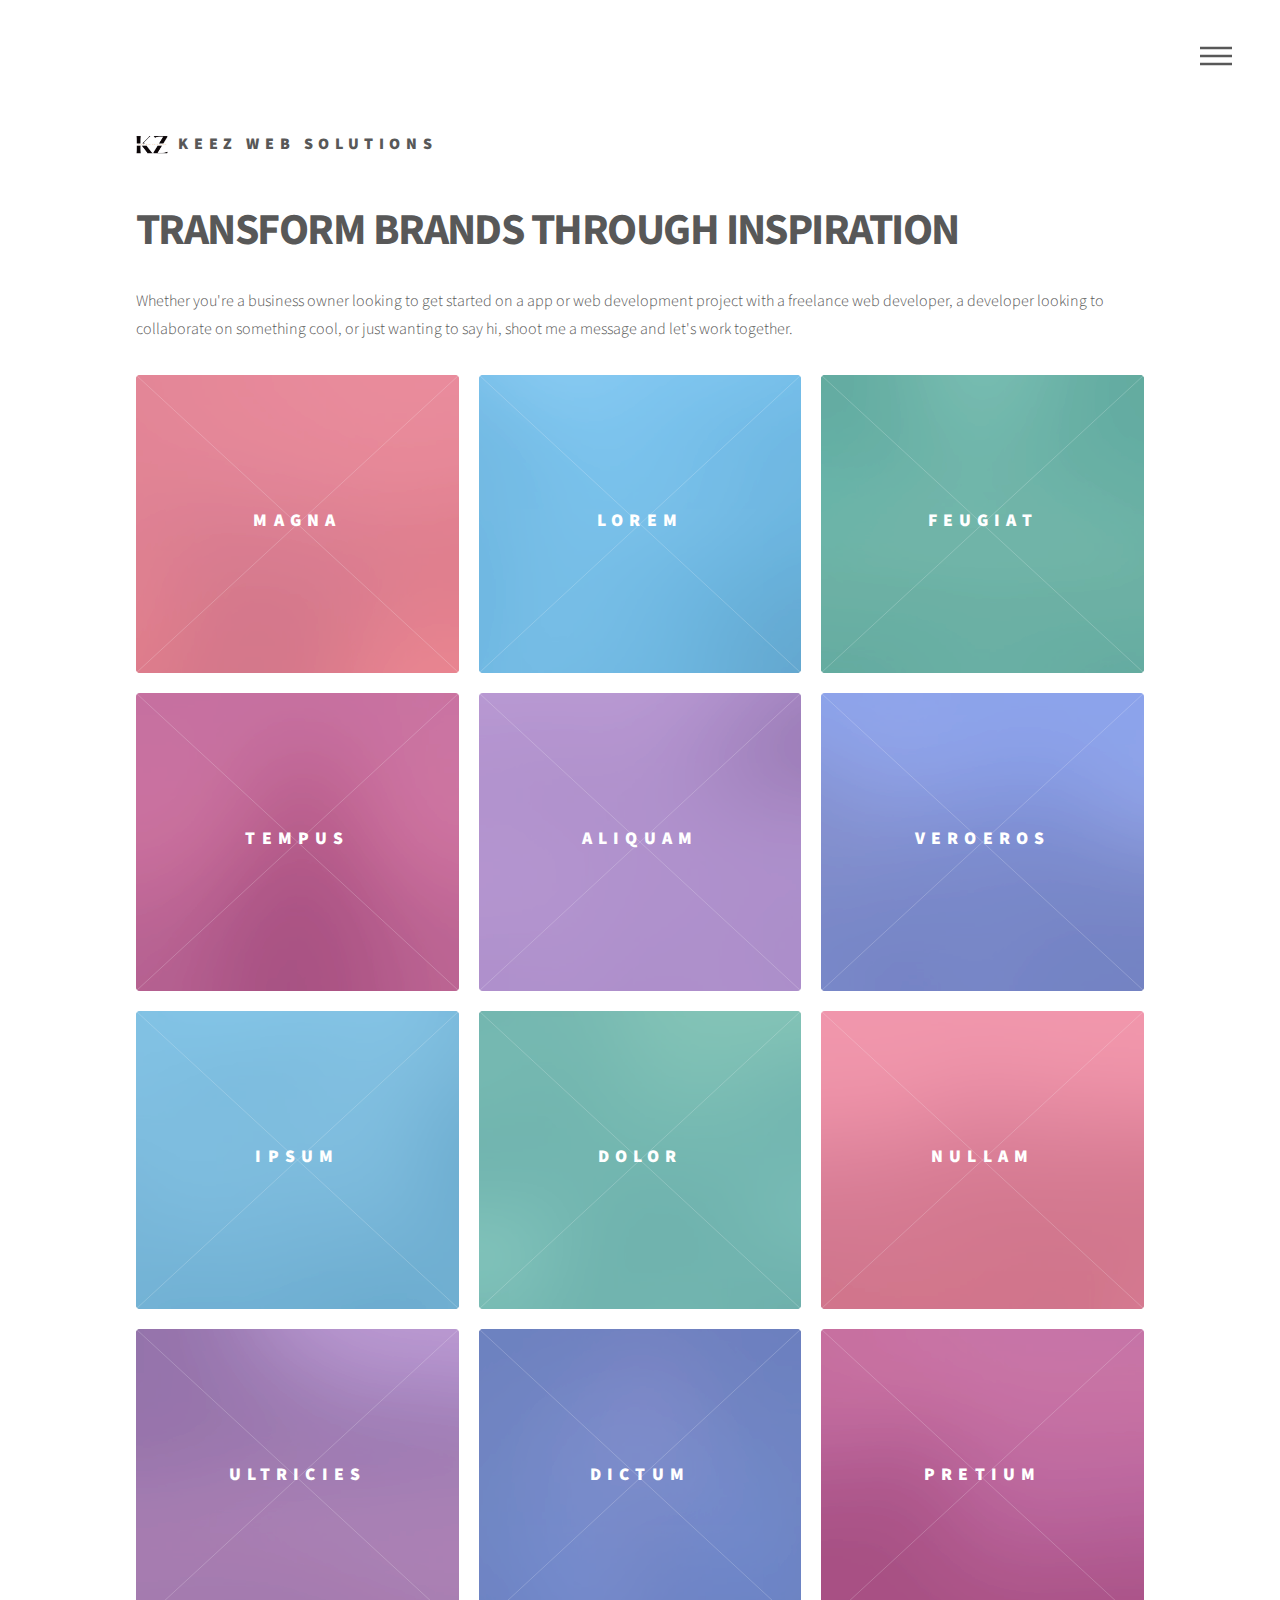
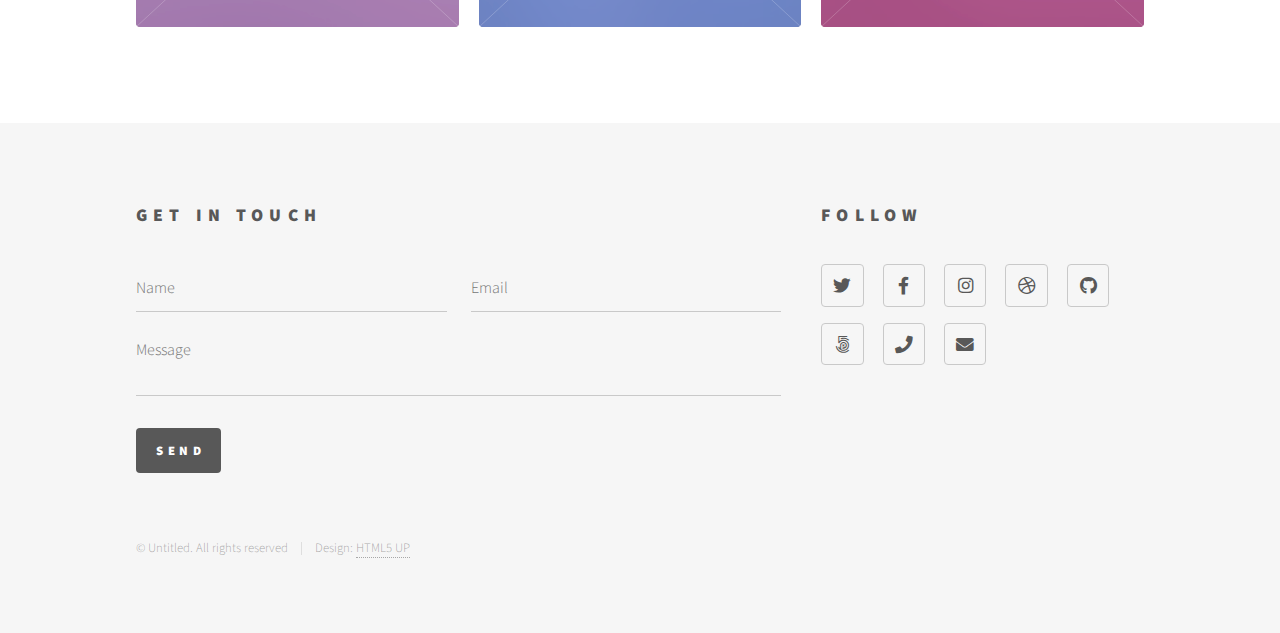
==== index.html @ 6e9c7482 "Add files via upload" ====
<!DOCTYPE HTML>
<!--
	Phantom by HTML5 UP
	html5up.net | @ajlkn
	Free for personal and commercial use under the CCA 3.0 license (html5up.net/license)
-->
<html>
	<head>
		<title>Keez Web Solutions - Design - Development - Deployment</title>
		<meta charset="utf-8" />
		<meta name="viewport" content="width=device-width, initial-scale=1, user-scalable=no" />
		<link rel="stylesheet" href="assets/css/main.css" />
		<noscript><link rel="stylesheet" href="assets/css/noscript.css" /></noscript>
	</head>
	<body class="is-preload">
		<!-- Wrapper -->
			<div id="wrapper">

				<!-- Header -->
					<header id="header">
						<div class="inner">

							<!-- Logo -->
								<a href="index.html" class="logo">
									<span class="symbol"><img src="images/KZ.jpg" alt="" /></span><span class="title">Keez Web Solutions</span>
								</a>

							<!-- Nav -->
								<nav>
									<ul>
										<li><a href="#menu">Menu</a></li>
									</ul>
								</nav>

						</div>
					</header>

				<!-- Menu -->
					<nav id="menu">
						<h2>Menu</h2>
						<ul>
							<li><a href="index.html">Home</a></li>
							<li><a href="generic.html">Ipsum veroeros</a></li>
							<li><a href="generic.html">Tempus etiam</a></li>
							<li><a href="generic.html">Consequat dolor</a></li>
							<li><a href="elements.html">Elements</a></li>
						</ul>
					</nav>

				<!-- Main -->
					<div id="main">
						<div class="inner">
							<header>
								<h1>TRANSFORM BRANDS THROUGH INSPIRATION</h1>
								<p>Whether you're a business owner looking to get started on a app or web development project with a freelance web developer, a developer looking to collaborate on something cool, or just wanting to say hi, shoot me a message and let's work together.</p>
							</header>
							<section class="tiles">
								<article class="style1">
									<span class="image">
										<img src="images/pic01.jpg" alt="" />
									</span>
									<a href="generic.html">
										<h2>Magna</h2>
										<div class="content">
											<p>Sed nisl arcu euismod sit amet nisi lorem etiam dolor veroeros et feugiat.</p>
										</div>
									</a>
								</article>
								<article class="style2">
									<span class="image">
										<img src="images/pic02.jpg" alt="" />
									</span>
									<a href="generic.html">
										<h2>Lorem</h2>
										<div class="content">
											<p>Sed nisl arcu euismod sit amet nisi lorem etiam dolor veroeros et feugiat.</p>
										</div>
									</a>
								</article>
								<article class="style3">
									<span class="image">
										<img src="images/pic03.jpg" alt="" />
									</span>
									<a href="generic.html">
										<h2>Feugiat</h2>
										<div class="content">
											<p>Sed nisl arcu euismod sit amet nisi lorem etiam dolor veroeros et feugiat.</p>
										</div>
									</a>
								</article>
								<article class="style4">
									<span class="image">
										<img src="images/pic04.jpg" alt="" />
									</span>
									<a href="generic.html">
										<h2>Tempus</h2>
										<div class="content">
											<p>Sed nisl arcu euismod sit amet nisi lorem etiam dolor veroeros et feugiat.</p>
										</div>
									</a>
								</article>
								<article class="style5">
									<span class="image">
										<img src="images/pic05.jpg" alt="" />
									</span>
									<a href="generic.html">
										<h2>Aliquam</h2>
										<div class="content">
											<p>Sed nisl arcu euismod sit amet nisi lorem etiam dolor veroeros et feugiat.</p>
										</div>
									</a>
								</article>
								<article class="style6">
									<span class="image">
										<img src="images/pic06.jpg" alt="" />
									</span>
									<a href="generic.html">
										<h2>Veroeros</h2>
										<div class="content">
											<p>Sed nisl arcu euismod sit amet nisi lorem etiam dolor veroeros et feugiat.</p>
										</div>
									</a>
								</article>
								<article class="style2">
									<span class="image">
										<img src="images/pic07.jpg" alt="" />
									</span>
									<a href="generic.html">
										<h2>Ipsum</h2>
										<div class="content">
											<p>Sed nisl arcu euismod sit amet nisi lorem etiam dolor veroeros et feugiat.</p>
										</div>
									</a>
								</article>
								<article class="style3">
									<span class="image">
										<img src="images/pic08.jpg" alt="" />
									</span>
									<a href="generic.html">
										<h2>Dolor</h2>
										<div class="content">
											<p>Sed nisl arcu euismod sit amet nisi lorem etiam dolor veroeros et feugiat.</p>
										</div>
									</a>
								</article>
								<article class="style1">
									<span class="image">
										<img src="images/pic09.jpg" alt="" />
									</span>
									<a href="generic.html">
										<h2>Nullam</h2>
										<div class="content">
											<p>Sed nisl arcu euismod sit amet nisi lorem etiam dolor veroeros et feugiat.</p>
										</div>
									</a>
								</article>
								<article class="style5">
									<span class="image">
										<img src="images/pic10.jpg" alt="" />
									</span>
									<a href="generic.html">
										<h2>Ultricies</h2>
										<div class="content">
											<p>Sed nisl arcu euismod sit amet nisi lorem etiam dolor veroeros et feugiat.</p>
										</div>
									</a>
								</article>
								<article class="style6">
									<span class="image">
										<img src="images/pic11.jpg" alt="" />
									</span>
									<a href="generic.html">
										<h2>Dictum</h2>
										<div class="content">
											<p>Sed nisl arcu euismod sit amet nisi lorem etiam dolor veroeros et feugiat.</p>
										</div>
									</a>
								</article>
								<article class="style4">
									<span class="image">
										<img src="images/pic12.jpg" alt="" />
									</span>
									<a href="generic.html">
										<h2>Pretium</h2>
										<div class="content">
											<p>Sed nisl arcu euismod sit amet nisi lorem etiam dolor veroeros et feugiat.</p>
										</div>
									</a>
								</article>
							</section>
						</div>
					</div>

				<!-- Footer -->
					<footer id="footer">
						<div class="inner">
							<section>
								<h2>Get in touch</h2>
								<form method="post" action="#">
									<div class="fields">
										<div class="field half">
											<input type="text" name="name" id="name" placeholder="Name" />
										</div>
										<div class="field half">
											<input type="email" name="email" id="email" placeholder="Email" />
										</div>
										<div class="field">
											<textarea name="message" id="message" placeholder="Message"></textarea>
										</div>
									</div>
									<ul class="actions">
										<li><input type="submit" value="Send" class="primary" /></li>
									</ul>
								</form>
							</section>
							<section>
								<h2>Follow</h2>
								<ul class="icons">
									<li><a href="#" class="icon brands style2 fa-twitter"><span class="label">Twitter</span></a></li>
									<li><a href="#" class="icon brands style2 fa-facebook-f"><span class="label">Facebook</span></a></li>
									<li><a href="#" class="icon brands style2 fa-instagram"><span class="label">Instagram</span></a></li>
									<li><a href="#" class="icon brands style2 fa-dribbble"><span class="label">Dribbble</span></a></li>
									<li><a href="#" class="icon brands style2 fa-github"><span class="label">GitHub</span></a></li>
									<li><a href="#" class="icon brands style2 fa-500px"><span class="label">500px</span></a></li>
									<li><a href="#" class="icon solid style2 fa-phone"><span class="label">Phone</span></a></li>
									<li><a href="#" class="icon solid style2 fa-envelope"><span class="label">Email</span></a></li>
								</ul>
							</section>
							<ul class="copyright">
								<li>&copy; Untitled. All rights reserved</li><li>Design: <a href="http://html5up.net">HTML5 UP</a></li>
							</ul>
						</div>
					</footer>

			</div>

		<!-- Scripts -->
			<script src="assets/js/jquery.min.js"></script>
			<script src="assets/js/browser.min.js"></script>
			<script src="assets/js/breakpoints.min.js"></script>
			<script src="assets/js/util.js"></script>
			<script src="assets/js/main.js"></script>

	</body>
</html>
---- assets/css/main.css ----
@import url(fontawesome-all.min.css);
@import url("https://fonts.googleapis.com/css?family=Source+Sans+Pro:300,700,900");

/*
	Phantom by HTML5 UP
	html5up.net | @ajlkn
	Free for personal and commercial use under the CCA 3.0 license (html5up.net/license)
*/

html, body, div, span, applet, object,
iframe, h1, h2, h3, h4, h5, h6, p, blockquote,
pre, a, abbr, acronym, address, big, cite,
code, del, dfn, em, img, ins, kbd, q, s, samp,
small, strike, strong, sub, sup, tt, var, b,
u, i, center, dl, dt, dd, ol, ul, li, fieldset,
form, label, legend, table, caption, tbody,
tfoot, thead, tr, th, td, article, aside,
canvas, details, embed, figure, figcaption,
footer, header, hgroup, menu, nav, output, ruby,
section, summary, time, mark, audio, video {
	margin: 0;
	padding: 0;
	border: 0;
	font-size: 100%;
	font: inherit;
	vertical-align: baseline;}

article, aside, details, figcaption, figure,
footer, header, hgroup, menu, nav, section {
	display: block;}

body {
	line-height: 1;
}

ol, ul {
	list-style: none;
}

blockquote, q {
	quotes: none;
}

	blockquote:before, blockquote:after, q:before, q:after {
		content: '';
		content: none;
	}

table {
	border-collapse: collapse;
	border-spacing: 0;
}

body {
	-webkit-text-size-adjust: none;
}

mark {
	background-color: transparent;
	color: inherit;
}

input::-moz-focus-inner {
	border: 0;
	padding: 0;
}

input, select, textarea {
	-moz-appearance: none;
	-webkit-appearance: none;
	-ms-appearance: none;
	appearance: none;
}

/* Basic */

	@-ms-viewport {
		width: device-width;
	}

	body {
		-ms-overflow-style: scrollbar;
	}

	@media screen and (max-width: 480px) {

		html, body {
			min-width: 320px;
		}

	}

	html {
		box-sizing: border-box;
	}

	*, *:before, *:after {
		box-sizing: inherit;
	}

	body {
		background: #ffffff;
	}

		body.is-preload *, body.is-preload *:before, body.is-preload *:after {
			-moz-animation: none !important;
			-webkit-animation: none !important;
			-ms-animation: none !important;
			animation: none !important;
			-moz-transition: none !important;
			-webkit-transition: none !important;
			-ms-transition: none !important;
			transition: none !important;
		}

/* Type */

	body, input, select, textarea {
		color: #585858;
		font-family: "Source Sans Pro", Helvetica, sans-serif;
		font-size: 16pt;
		font-weight: 300;
		line-height: 1.75;
	}

		@media screen and (max-width: 1680px) {

			body, input, select, textarea {
				font-size: 14pt;
			}

		}

		@media screen and (max-width: 1280px) {

			body, input, select, textarea {
				font-size: 12pt;
			}

		}

	a {
		-moz-transition: border-bottom-color 0.2s ease, color 0.2s ease;
		-webkit-transition: border-bottom-color 0.2s ease, color 0.2s ease;
		-ms-transition: border-bottom-color 0.2s ease, color 0.2s ease;
		transition: border-bottom-color 0.2s ease, color 0.2s ease;
		text-decoration: none;
		color: #585858;
		border-bottom: dotted 1px rgba(88, 88, 88, 0.5);
	}

		a:hover {
			border-bottom-color: transparent;
			color: #f2849e !important;
		}

	strong, b {
		font-weight: 900;
	}

	em, i {
		font-style: italic;
	}

	p {
		margin: 0 0 2em 0;
	}

	h1 {
		font-size: 2.75em;
		font-weight: 700;
		line-height: 1.3;
		margin: 0 0 1em 0;
		letter-spacing: -0.035em;
	}

		h1 a {
			color: inherit;
		}

		@media screen and (max-width: 736px) {

			h1 {
				font-size: 2em;
				margin: 0 0 1em 0;
			}

		}

		@media screen and (max-width: 360px) {

			h1 {
				font-size: 1.75em;
			}

		}

	h2, h3, h4, h5, h6 {
		font-weight: 900;
		line-height: 1.5;
		margin: 0 0 2em 0;
		text-transform: uppercase;
		letter-spacing: 0.35em;
	}

		h2 a, h3 a, h4 a, h5 a, h6 a {
			color: inherit;
		}

	h2 {
		font-size: 1.1em;
	}

	h3 {
		font-size: 1em;
	}

	h4 {
		font-size: 0.8em;
	}

	h5 {
		font-size: 0.8em;
	}

	h6 {
		font-size: 0.8em;
	}

	@media screen and (max-width: 980px) {

		h1 br, h2 br, h3 br, h4 br, h5 br, h6 br {
			display: none;
		}

	}

	@media screen and (max-width: 736px) {

		h2 {
			font-size: 1em;
		}

		h3 {
			font-size: 0.8em;
		}

	}

	sub {
		font-size: 0.8em;
		position: relative;
		top: 0.5em;
	}

	sup {
		font-size: 0.8em;
		position: relative;
		top: -0.5em;
	}

	blockquote {
		border-left: solid 4px #c9c9c9;
		font-style: italic;
		margin: 0 0 2em 0;
		padding: 0.5em 0 0.5em 2em;
	}

	code {
		background: rgba(144, 144, 144, 0.075);
		border-radius: 4px;
		border: solid 1px #c9c9c9;
		font-family: "Courier New", monospace;
		font-size: 0.9em;
		margin: 0 0.25em;
		padding: 0.25em 0.65em;
	}

	pre {
		-webkit-overflow-scrolling: touch;
		font-family: "Courier New", monospace;
		font-size: 0.9em;
		margin: 0 0 2em 0;
	}

		pre code {
			display: block;
			line-height: 1.75;
			padding: 1em 1.5em;
			overflow-x: auto;
		}

	hr {
		border: 0;
		border-bottom: solid 1px #c9c9c9;
		margin: 2em 0;
	}

		hr.major {
			margin: 3em 0;
		}

	.align-left {
		text-align: left;
	}

	.align-center {
		text-align: center;
	}

	.align-right {
		text-align: right;
	}

/* Row */

	.row {
		display: flex;
		flex-wrap: wrap;
		box-sizing: border-box;
		align-items: stretch;
	}

		.row > * {
			box-sizing: border-box;
		}

		.row.gtr-uniform > * > :last-child {
			margin-bottom: 0;
		}

		.row.aln-left {
			justify-content: flex-start;
		}

		.row.aln-center {
			justify-content: center;
		}

		.row.aln-right {
			justify-content: flex-end;
		}

		.row.aln-top {
			align-items: flex-start;
		}

		.row.aln-middle {
			align-items: center;
		}

		.row.aln-bottom {
			align-items: flex-end;
		}

		.row > .imp {
			order: -1;
		}

		.row > .col-1 {
			width: 8.33333%;
		}

		.row > .off-1 {
			margin-left: 8.33333%;
		}

		.row > .col-2 {
			width: 16.66667%;
		}

		.row > .off-2 {
			margin-left: 16.66667%;
		}

		.row > .col-3 {
			width: 25%;
		}

		.row > .off-3 {
			margin-left: 25%;
		}

		.row > .col-4 {
			width: 33.33333%;
		}

		.row > .off-4 {
			margin-left: 33.33333%;
		}

		.row > .col-5 {
			width: 41.66667%;
		}

		.row > .off-5 {
			margin-left: 41.66667%;
		}

		.row > .col-6 {
			width: 50%;
		}

		.row > .off-6 {
			margin-left: 50%;
		}

		.row > .col-7 {
			width: 58.33333%;
		}

		.row > .off-7 {
			margin-left: 58.33333%;
		}

		.row > .col-8 {
			width: 66.66667%;
		}

		.row > .off-8 {
			margin-left: 66.66667%;
		}

		.row > .col-9 {
			width: 75%;
		}

		.row > .off-9 {
			margin-left: 75%;
		}

		.row > .col-10 {
			width: 83.33333%;
		}

		.row > .off-10 {
			margin-left: 83.33333%;
		}

		.row > .col-11 {
			width: 91.66667%;
		}

		.row > .off-11 {
			margin-left: 91.66667%;
		}

		.row > .col-12 {
			width: 100%;
		}

		.row > .off-12 {
			margin-left: 100%;
		}

		.row.gtr-0 {
			margin-top: 0;
			margin-left: 0em;
		}

			.row.gtr-0 > * {
				padding: 0 0 0 0em;
			}

			.row.gtr-0.gtr-uniform {
				margin-top: 0em;
			}

				.row.gtr-0.gtr-uniform > * {
					padding-top: 0em;
				}

		.row.gtr-25 {
			margin-top: 0;
			margin-left: -0.5em;
		}

			.row.gtr-25 > * {
				padding: 0 0 0 0.5em;
			}

			.row.gtr-25.gtr-uniform {
				margin-top: -0.5em;
			}

				.row.gtr-25.gtr-uniform > * {
					padding-top: 0.5em;
				}

		.row.gtr-50 {
			margin-top: 0;
			margin-left: -1em;
		}

			.row.gtr-50 > * {
				padding: 0 0 0 1em;
			}

			.row.gtr-50.gtr-uniform {
				margin-top: -1em;
			}

				.row.gtr-50.gtr-uniform > * {
					padding-top: 1em;
				}

		.row {
			margin-top: 0;
			margin-left: -2em;
		}

			.row > * {
				padding: 0 0 0 2em;
			}

			.row.gtr-uniform {
				margin-top: -2em;
			}

				.row.gtr-uniform > * {
					padding-top: 2em;
				}

		.row.gtr-150 {
			margin-top: 0;
			margin-left: -3em;
		}

			.row.gtr-150 > * {
				padding: 0 0 0 3em;
			}

			.row.gtr-150.gtr-uniform {
				margin-top: -3em;
			}

				.row.gtr-150.gtr-uniform > * {
					padding-top: 3em;
				}

		.row.gtr-200 {
			margin-top: 0;
			margin-left: -4em;
		}

			.row.gtr-200 > * {
				padding: 0 0 0 4em;
			}

			.row.gtr-200.gtr-uniform {
				margin-top: -4em;
			}

				.row.gtr-200.gtr-uniform > * {
					padding-top: 4em;
				}

		@media screen and (max-width: 1680px) {

			.row {
				display: flex;
				flex-wrap: wrap;
				box-sizing: border-box;
				align-items: stretch;
			}

				.row > * {
					box-sizing: border-box;
				}

				.row.gtr-uniform > * > :last-child {
					margin-bottom: 0;
				}

				.row.aln-left {
					justify-content: flex-start;
				}

				.row.aln-center {
					justify-content: center;
				}

				.row.aln-right {
					justify-content: flex-end;
				}

				.row.aln-top {
					align-items: flex-start;
				}

				.row.aln-middle {
					align-items: center;
				}

				.row.aln-bottom {
					align-items: flex-end;
				}

				.row > .imp-xlarge {
					order: -1;
				}

				.row > .col-1-xlarge {
					width: 8.33333%;
				}

				.row > .off-1-xlarge {
					margin-left: 8.33333%;
				}

				.row > .col-2-xlarge {
					width: 16.66667%;
				}

				.row > .off-2-xlarge {
					margin-left: 16.66667%;
				}

				.row > .col-3-xlarge {
					width: 25%;
				}

				.row > .off-3-xlarge {
					margin-left: 25%;
				}

				.row > .col-4-xlarge {
					width: 33.33333%;
				}

				.row > .off-4-xlarge {
					margin-left: 33.33333%;
				}

				.row > .col-5-xlarge {
					width: 41.66667%;
				}

				.row > .off-5-xlarge {
					margin-left: 41.66667%;
				}

				.row > .col-6-xlarge {
					width: 50%;
				}

				.row > .off-6-xlarge {
					margin-left: 50%;
				}

				.row > .col-7-xlarge {
					width: 58.33333%;
				}

				.row > .off-7-xlarge {
					margin-left: 58.33333%;
				}

				.row > .col-8-xlarge {
					width: 66.66667%;
				}

				.row > .off-8-xlarge {
					margin-left: 66.66667%;
				}

				.row > .col-9-xlarge {
					width: 75%;
				}

				.row > .off-9-xlarge {
					margin-left: 75%;
				}

				.row > .col-10-xlarge {
					width: 83.33333%;
				}

				.row > .off-10-xlarge {
					margin-left: 83.33333%;
				}

				.row > .col-11-xlarge {
					width: 91.66667%;
				}

				.row > .off-11-xlarge {
					margin-left: 91.66667%;
				}

				.row > .col-12-xlarge {
					width: 100%;
				}

				.row > .off-12-xlarge {
					margin-left: 100%;
				}

				.row.gtr-0 {
					margin-top: 0;
					margin-left: 0em;
				}

					.row.gtr-0 > * {
						padding: 0 0 0 0em;
					}

					.row.gtr-0.gtr-uniform {
						margin-top: 0em;
					}

						.row.gtr-0.gtr-uniform > * {
							padding-top: 0em;
						}

				.row.gtr-25 {
					margin-top: 0;
					margin-left: -0.5em;
				}

					.row.gtr-25 > * {
						padding: 0 0 0 0.5em;
					}

					.row.gtr-25.gtr-uniform {
						margin-top: -0.5em;
					}

						.row.gtr-25.gtr-uniform > * {
							padding-top: 0.5em;
						}

				.row.gtr-50 {
					margin-top: 0;
					margin-left: -1em;
				}

					.row.gtr-50 > * {
						padding: 0 0 0 1em;
					}

					.row.gtr-50.gtr-uniform {
						margin-top: -1em;
					}

						.row.gtr-50.gtr-uniform > * {
							padding-top: 1em;
						}

				.row {
					margin-top: 0;
					margin-left: -2em;
				}

					.row > * {
						padding: 0 0 0 2em;
					}

					.row.gtr-uniform {
						margin-top: -2em;
					}

						.row.gtr-uniform > * {
							padding-top: 2em;
						}

				.row.gtr-150 {
					margin-top: 0;
					margin-left: -3em;
				}

					.row.gtr-150 > * {
						padding: 0 0 0 3em;
					}

					.row.gtr-150.gtr-uniform {
						margin-top: -3em;
					}

						.row.gtr-150.gtr-uniform > * {
							padding-top: 3em;
						}

				.row.gtr-200 {
					margin-top: 0;
					margin-left: -4em;
				}

					.row.gtr-200 > * {
						padding: 0 0 0 4em;
					}

					.row.gtr-200.gtr-uniform {
						margin-top: -4em;
					}

						.row.gtr-200.gtr-uniform > * {
							padding-top: 4em;
						}

		}

		@media screen and (max-width: 1280px) {

			.row {
				display: flex;
				flex-wrap: wrap;
				box-sizing: border-box;
				align-items: stretch;
			}

				.row > * {
					box-sizing: border-box;
				}

				.row.gtr-uniform > * > :last-child {
					margin-bottom: 0;
				}

				.row.aln-left {
					justify-content: flex-start;
				}

				.row.aln-center {
					justify-content: center;
				}

				.row.aln-right {
					justify-content: flex-end;
				}

				.row.aln-top {
					align-items: flex-start;
				}

				.row.aln-middle {
					align-items: center;
				}

				.row.aln-bottom {
					align-items: flex-end;
				}

				.row > .imp-large {
					order: -1;
				}

				.row > .col-1-large {
					width: 8.33333%;
				}

				.row > .off-1-large {
					margin-left: 8.33333%;
				}

				.row > .col-2-large {
					width: 16.66667%;
				}

				.row > .off-2-large {
					margin-left: 16.66667%;
				}

				.row > .col-3-large {
					width: 25%;
				}

				.row > .off-3-large {
					margin-left: 25%;
				}

				.row > .col-4-large {
					width: 33.33333%;
				}

				.row > .off-4-large {
					margin-left: 33.33333%;
				}

				.row > .col-5-large {
					width: 41.66667%;
				}

				.row > .off-5-large {
					margin-left: 41.66667%;
				}

				.row > .col-6-large {
					width: 50%;
				}

				.row > .off-6-large {
					margin-left: 50%;
				}

				.row > .col-7-large {
					width: 58.33333%;
				}

				.row > .off-7-large {
					margin-left: 58.33333%;
				}

				.row > .col-8-large {
					width: 66.66667%;
				}

				.row > .off-8-large {
					margin-left: 66.66667%;
				}

				.row > .col-9-large {
					width: 75%;
				}

				.row > .off-9-large {
					margin-left: 75%;
				}

				.row > .col-10-large {
					width: 83.33333%;
				}

				.row > .off-10-large {
					margin-left: 83.33333%;
				}

				.row > .col-11-large {
					width: 91.66667%;
				}

				.row > .off-11-large {
					margin-left: 91.66667%;
				}

				.row > .col-12-large {
					width: 100%;
				}

				.row > .off-12-large {
					margin-left: 100%;
				}

				.row.gtr-0 {
					margin-top: 0;
					margin-left: 0em;
				}

					.row.gtr-0 > * {
						padding: 0 0 0 0em;
					}

					.row.gtr-0.gtr-uniform {
						margin-top: 0em;
					}

						.row.gtr-0.gtr-uniform > * {
							padding-top: 0em;
						}

				.row.gtr-25 {
					margin-top: 0;
					margin-left: -0.5em;
				}

					.row.gtr-25 > * {
						padding: 0 0 0 0.5em;
					}

					.row.gtr-25.gtr-uniform {
						margin-top: -0.5em;
					}

						.row.gtr-25.gtr-uniform > * {
							padding-top: 0.5em;
						}

				.row.gtr-50 {
					margin-top: 0;
					margin-left: -1em;
				}

					.row.gtr-50 > * {
						padding: 0 0 0 1em;
					}

					.row.gtr-50.gtr-uniform {
						margin-top: -1em;
					}

						.row.gtr-50.gtr-uniform > * {
							padding-top: 1em;
						}

				.row {
					margin-top: 0;
					margin-left: -2em;
				}

					.row > * {
						padding: 0 0 0 2em;
					}

					.row.gtr-uniform {
						margin-top: -2em;
					}

						.row.gtr-uniform > * {
							padding-top: 2em;
						}

				.row.gtr-150 {
					margin-top: 0;
					margin-left: -3em;
				}

					.row.gtr-150 > * {
						padding: 0 0 0 3em;
					}

					.row.gtr-150.gtr-uniform {
						margin-top: -3em;
					}

						.row.gtr-150.gtr-uniform > * {
							padding-top: 3em;
						}

				.row.gtr-200 {
					margin-top: 0;
					margin-left: -4em;
				}

					.row.gtr-200 > * {
						padding: 0 0 0 4em;
					}

					.row.gtr-200.gtr-uniform {
						margin-top: -4em;
					}

						.row.gtr-200.gtr-uniform > * {
							padding-top: 4em;
						}

		}

		@media screen and (max-width: 980px) {

			.row {
				display: flex;
				flex-wrap: wrap;
				box-sizing: border-box;
				align-items: stretch;
			}

				.row > * {
					box-sizing: border-box;
				}

				.row.gtr-uniform > * > :last-child {
					margin-bottom: 0;
				}

				.row.aln-left {
					justify-content: flex-start;
				}

				.row.aln-center {
					justify-content: center;
				}

				.row.aln-right {
					justify-content: flex-end;
				}

				.row.aln-top {
					align-items: flex-start;
				}

				.row.aln-middle {
					align-items: center;
				}

				.row.aln-bottom {
					align-items: flex-end;
				}

				.row > .imp-medium {
					order: -1;
				}

				.row > .col-1-medium {
					width: 8.33333%;
				}

				.row > .off-1-medium {
					margin-left: 8.33333%;
				}

				.row > .col-2-medium {
					width: 16.66667%;
				}

				.row > .off-2-medium {
					margin-left: 16.66667%;
				}

				.row > .col-3-medium {
					width: 25%;
				}

				.row > .off-3-medium {
					margin-left: 25%;
				}

				.row > .col-4-medium {
					width: 33.33333%;
				}

				.row > .off-4-medium {
					margin-left: 33.33333%;
				}

				.row > .col-5-medium {
					width: 41.66667%;
				}

				.row > .off-5-medium {
					margin-left: 41.66667%;
				}

				.row > .col-6-medium {
					width: 50%;
				}

				.row > .off-6-medium {
					margin-left: 50%;
				}

				.row > .col-7-medium {
					width: 58.33333%;
				}

				.row > .off-7-medium {
					margin-left: 58.33333%;
				}

				.row > .col-8-medium {
					width: 66.66667%;
				}

				.row > .off-8-medium {
					margin-left: 66.66667%;
				}

				.row > .col-9-medium {
					width: 75%;
				}

				.row > .off-9-medium {
					margin-left: 75%;
				}

				.row > .col-10-medium {
					width: 83.33333%;
				}

				.row > .off-10-medium {
					margin-left: 83.33333%;
				}

				.row > .col-11-medium {
					width: 91.66667%;
				}

				.row > .off-11-medium {
					margin-left: 91.66667%;
				}

				.row > .col-12-medium {
					width: 100%;
				}

				.row > .off-12-medium {
					margin-left: 100%;
				}

				.row.gtr-0 {
					margin-top: 0;
					margin-left: 0em;
				}

					.row.gtr-0 > * {
						padding: 0 0 0 0em;
					}

					.row.gtr-0.gtr-uniform {
						margin-top: 0em;
					}

						.row.gtr-0.gtr-uniform > * {
							padding-top: 0em;
						}

				.row.gtr-25 {
					margin-top: 0;
					margin-left: -0.375em;
				}

					.row.gtr-25 > * {
						padding: 0 0 0 0.375em;
					}

					.row.gtr-25.gtr-uniform {
						margin-top: -0.375em;
					}

						.row.gtr-25.gtr-uniform > * {
							padding-top: 0.375em;
						}

				.row.gtr-50 {
					margin-top: 0;
					margin-left: -0.75em;
				}

					.row.gtr-50 > * {
						padding: 0 0 0 0.75em;
					}

					.row.gtr-50.gtr-uniform {
						margin-top: -0.75em;
					}

						.row.gtr-50.gtr-uniform > * {
							padding-top: 0.75em;
						}

				.row {
					margin-top: 0;
					margin-left: -1.5em;
				}

					.row > * {
						padding: 0 0 0 1.5em;
					}

					.row.gtr-uniform {
						margin-top: -1.5em;
					}

						.row.gtr-uniform > * {
							padding-top: 1.5em;
						}

				.row.gtr-150 {
					margin-top: 0;
					margin-left: -2.25em;
				}

					.row.gtr-150 > * {
						padding: 0 0 0 2.25em;
					}

					.row.gtr-150.gtr-uniform {
						margin-top: -2.25em;
					}

						.row.gtr-150.gtr-uniform > * {
							padding-top: 2.25em;
						}

				.row.gtr-200 {
					margin-top: 0;
					margin-left: -3em;
				}

					.row.gtr-200 > * {
						padding: 0 0 0 3em;
					}

					.row.gtr-200.gtr-uniform {
						margin-top: -3em;
					}

						.row.gtr-200.gtr-uniform > * {
							padding-top: 3em;
						}

		}

		@media screen and (max-width: 736px) {

			.row {
				display: flex;
				flex-wrap: wrap;
				box-sizing: border-box;
				align-items: stretch;
			}

				.row > * {
					box-sizing: border-box;
				}

				.row.gtr-uniform > * > :last-child {
					margin-bottom: 0;
				}

				.row.aln-left {
					justify-content: flex-start;
				}

				.row.aln-center {
					justify-content: center;
				}

				.row.aln-right {
					justify-content: flex-end;
				}

				.row.aln-top {
					align-items: flex-start;
				}

				.row.aln-middle {
					align-items: center;
				}

				.row.aln-bottom {
					align-items: flex-end;
				}

				.row > .imp-small {
					order: -1;
				}

				.row > .col-1-small {
					width: 8.33333%;
				}

				.row > .off-1-small {
					margin-left: 8.33333%;
				}

				.row > .col-2-small {
					width: 16.66667%;
				}

				.row > .off-2-small {
					margin-left: 16.66667%;
				}

				.row > .col-3-small {
					width: 25%;
				}

				.row > .off-3-small {
					margin-left: 25%;
				}

				.row > .col-4-small {
					width: 33.33333%;
				}

				.row > .off-4-small {
					margin-left: 33.33333%;
				}

				.row > .col-5-small {
					width: 41.66667%;
				}

				.row > .off-5-small {
					margin-left: 41.66667%;
				}

				.row > .col-6-small {
					width: 50%;
				}

				.row > .off-6-small {
					margin-left: 50%;
				}

				.row > .col-7-small {
					width: 58.33333%;
				}

				.row > .off-7-small {
					margin-left: 58.33333%;
				}

				.row > .col-8-small {
					width: 66.66667%;
				}

				.row > .off-8-small {
					margin-left: 66.66667%;
				}

				.row > .col-9-small {
					width: 75%;
				}

				.row > .off-9-small {
					margin-left: 75%;
				}

				.row > .col-10-small {
					width: 83.33333%;
				}

				.row > .off-10-small {
					margin-left: 83.33333%;
				}

				.row > .col-11-small {
					width: 91.66667%;
				}

				.row > .off-11-small {
					margin-left: 91.66667%;
				}

				.row > .col-12-small {
					width: 100%;
				}

				.row > .off-12-small {
					margin-left: 100%;
				}

				.row.gtr-0 {
					margin-top: 0;
					margin-left: 0em;
				}

					.row.gtr-0 > * {
						padding: 0 0 0 0em;
					}

					.row.gtr-0.gtr-uniform {
						margin-top: 0em;
					}

						.row.gtr-0.gtr-uniform > * {
							padding-top: 0em;
						}

				.row.gtr-25 {
					margin-top: 0;
					margin-left: -0.25em;
				}

					.row.gtr-25 > * {
						padding: 0 0 0 0.25em;
					}

					.row.gtr-25.gtr-uniform {
						margin-top: -0.25em;
					}

						.row.gtr-25.gtr-uniform > * {
							padding-top: 0.25em;
						}

				.row.gtr-50 {
					margin-top: 0;
					margin-left: -0.5em;
				}

					.row.gtr-50 > * {
						padding: 0 0 0 0.5em;
					}

					.row.gtr-50.gtr-uniform {
						margin-top: -0.5em;
					}

						.row.gtr-50.gtr-uniform > * {
							padding-top: 0.5em;
						}

				.row {
					margin-top: 0;
					margin-left: -1em;
				}

					.row > * {
						padding: 0 0 0 1em;
					}

					.row.gtr-uniform {
						margin-top: -1em;
					}

						.row.gtr-uniform > * {
							padding-top: 1em;
						}

				.row.gtr-150 {
					margin-top: 0;
					margin-left: -1.5em;
				}

					.row.gtr-150 > * {
						padding: 0 0 0 1.5em;
					}

					.row.gtr-150.gtr-uniform {
						margin-top: -1.5em;
					}

						.row.gtr-150.gtr-uniform > * {
							padding-top: 1.5em;
						}

				.row.gtr-200 {
					margin-top: 0;
					margin-left: -2em;
				}

					.row.gtr-200 > * {
						padding: 0 0 0 2em;
					}

					.row.gtr-200.gtr-uniform {
						margin-top: -2em;
					}

						.row.gtr-200.gtr-uniform > * {
							padding-top: 2em;
						}

		}

		@media screen and (max-width: 480px) {

			.row {
				display: flex;
				flex-wrap: wrap;
				box-sizing: border-box;
				align-items: stretch;
			}

				.row > * {
					box-sizing: border-box;
				}

				.row.gtr-uniform > * > :last-child {
					margin-bottom: 0;
				}

				.row.aln-left {
					justify-content: flex-start;
				}

				.row.aln-center {
					justify-content: center;
				}

				.row.aln-right {
					justify-content: flex-end;
				}

				.row.aln-top {
					align-items: flex-start;
				}

				.row.aln-middle {
					align-items: center;
				}

				.row.aln-bottom {
					align-items: flex-end;
				}

				.row > .imp-xsmall {
					order: -1;
				}

				.row > .col-1-xsmall {
					width: 8.33333%;
				}

				.row > .off-1-xsmall {
					margin-left: 8.33333%;
				}

				.row > .col-2-xsmall {
					width: 16.66667%;
				}

				.row > .off-2-xsmall {
					margin-left: 16.66667%;
				}

				.row > .col-3-xsmall {
					width: 25%;
				}

				.row > .off-3-xsmall {
					margin-left: 25%;
				}

				.row > .col-4-xsmall {
					width: 33.33333%;
				}

				.row > .off-4-xsmall {
					margin-left: 33.33333%;
				}

				.row > .col-5-xsmall {
					width: 41.66667%;
				}

				.row > .off-5-xsmall {
					margin-left: 41.66667%;
				}

				.row > .col-6-xsmall {
					width: 50%;
				}

				.row > .off-6-xsmall {
					margin-left: 50%;
				}

				.row > .col-7-xsmall {
					width: 58.33333%;
				}

				.row > .off-7-xsmall {
					margin-left: 58.33333%;
				}

				.row > .col-8-xsmall {
					width: 66.66667%;
				}

				.row > .off-8-xsmall {
					margin-left: 66.66667%;
				}

				.row > .col-9-xsmall {
					width: 75%;
				}

				.row > .off-9-xsmall {
					margin-left: 75%;
				}

				.row > .col-10-xsmall {
					width: 83.33333%;
				}

				.row > .off-10-xsmall {
					margin-left: 83.33333%;
				}

				.row > .col-11-xsmall {
					width: 91.66667%;
				}

				.row > .off-11-xsmall {
					margin-left: 91.66667%;
				}

				.row > .col-12-xsmall {
					width: 100%;
				}

				.row > .off-12-xsmall {
					margin-left: 100%;
				}

				.row.gtr-0 {
					margin-top: 0;
					margin-left: 0em;
				}

					.row.gtr-0 > * {
						padding: 0 0 0 0em;
					}

					.row.gtr-0.gtr-uniform {
						margin-top: 0em;
					}

						.row.gtr-0.gtr-uniform > * {
							padding-top: 0em;
						}

				.row.gtr-25 {
					margin-top: 0;
					margin-left: -0.25em;
				}

					.row.gtr-25 > * {
						padding: 0 0 0 0.25em;
					}

					.row.gtr-25.gtr-uniform {
						margin-top: -0.25em;
					}

						.row.gtr-25.gtr-uniform > * {
							padding-top: 0.25em;
						}

				.row.gtr-50 {
					margin-top: 0;
					margin-left: -0.5em;
				}

					.row.gtr-50 > * {
						padding: 0 0 0 0.5em;
					}

					.row.gtr-50.gtr-uniform {
						margin-top: -0.5em;
					}

						.row.gtr-50.gtr-uniform > * {
							padding-top: 0.5em;
						}

				.row {
					margin-top: 0;
					margin-left: -1em;
				}

					.row > * {
						padding: 0 0 0 1em;
					}

					.row.gtr-uniform {
						margin-top: -1em;
					}

						.row.gtr-uniform > * {
							padding-top: 1em;
						}

				.row.gtr-150 {
					margin-top: 0;
					margin-left: -1.5em;
				}

					.row.gtr-150 > * {
						padding: 0 0 0 1.5em;
					}

					.row.gtr-150.gtr-uniform {
						margin-top: -1.5em;
					}

						.row.gtr-150.gtr-uniform > * {
							padding-top: 1.5em;
						}

				.row.gtr-200 {
					margin-top: 0;
					margin-left: -2em;
				}

					.row.gtr-200 > * {
						padding: 0 0 0 2em;
					}

					.row.gtr-200.gtr-uniform {
						margin-top: -2em;
					}

						.row.gtr-200.gtr-uniform > * {
							padding-top: 2em;
						}

		}

/* Section/Article */

	section.special, article.special {
		text-align: center;
	}

	header p {
		margin-top: -1em;
	}

	@media screen and (max-width: 736px) {

		header p {
			margin-top: 0;
		}

	}

/* Icon */

	.icon {
		text-decoration: none;
		border-bottom: none;
		position: relative;
	}

		.icon:before {
			-moz-osx-font-smoothing: grayscale;
			-webkit-font-smoothing: antialiased;
			display: inline-block;
			font-style: normal;
			font-variant: normal;
			text-rendering: auto;
			line-height: 1;
			text-transform: none !important;
			font-family: 'Font Awesome 5 Free';
			font-weight: 400;
		}

		.icon > .label {
			display: none;
		}

		.icon:before {
			line-height: inherit;
		}

		.icon.solid:before {
			font-weight: 900;
		}

		.icon.brands:before {
			font-family: 'Font Awesome 5 Brands';
		}

		.icon.style2 {
			-moz-transition: background-color 0.2s ease-in-out, color 0.2s ease-in-out, border-color 0.2s ease-in-out;
			-webkit-transition: background-color 0.2s ease-in-out, color 0.2s ease-in-out, border-color 0.2s ease-in-out;
			-ms-transition: background-color 0.2s ease-in-out, color 0.2s ease-in-out, border-color 0.2s ease-in-out;
			transition: background-color 0.2s ease-in-out, color 0.2s ease-in-out, border-color 0.2s ease-in-out;
			background-color: transparent;
			border: solid 1px #c9c9c9;
			border-radius: 4px;
			width: 2.65em;
			height: 2.65em;
			display: inline-block;
			text-align: center;
			line-height: 2.65em;
			color: inherit;
		}

			.icon.style2:before {
				font-size: 1.1em;
			}

			.icon.style2:hover {
				color: #f2849e;
				border-color: #f2849e;
			}

			.icon.style2:active {
				background-color: rgba(242, 132, 158, 0.1);
			}

/* List */

	ol {
		list-style: decimal;
		margin: 0 0 2em 0;
		padding-left: 1.25em;
	}

		ol li {
			padding-left: 0.25em;
		}

	ul {
		list-style: disc;
		margin: 0 0 2em 0;
		padding-left: 1em;
	}

		ul li {
			padding-left: 0.5em;
		}

		ul.alt {
			list-style: none;
			padding-left: 0;
		}

			ul.alt li {
				border-top: solid 1px #c9c9c9;
				padding: 0.5em 0;
			}

				ul.alt li:first-child {
					border-top: 0;
					padding-top: 0;
				}

	dl {
		margin: 0 0 2em 0;
	}

		dl dt {
			display: block;
			font-weight: 900;
			margin: 0 0 1em 0;
		}

		dl dd {
			margin-left: 2em;
		}

/* Actions */

	ul.actions {
		display: -moz-flex;
		display: -webkit-flex;
		display: -ms-flex;
		display: flex;
		cursor: default;
		list-style: none;
		margin-left: -1em;
		padding-left: 0;
	}

		ul.actions li {
			padding: 0 0 0 1em;
			vertical-align: middle;
		}

		ul.actions.special {
			-moz-justify-content: center;
			-webkit-justify-content: center;
			-ms-justify-content: center;
			justify-content: center;
			width: 100%;
			margin-left: 0;
		}

			ul.actions.special li:first-child {
				padding-left: 0;
			}

		ul.actions.stacked {
			-moz-flex-direction: column;
			-webkit-flex-direction: column;
			-ms-flex-direction: column;
			flex-direction: column;
			margin-left: 0;
		}

			ul.actions.stacked li {
				padding: 1.3em 0 0 0;
			}

				ul.actions.stacked li:first-child {
					padding-top: 0;
				}

		ul.actions.fit {
			width: calc(100% + 1em);
		}

			ul.actions.fit li {
				-moz-flex-grow: 1;
				-webkit-flex-grow: 1;
				-ms-flex-grow: 1;
				flex-grow: 1;
				-moz-flex-shrink: 1;
				-webkit-flex-shrink: 1;
				-ms-flex-shrink: 1;
				flex-shrink: 1;
				width: 100%;
			}

				ul.actions.fit li > * {
					width: 100%;
				}

			ul.actions.fit.stacked {
				width: 100%;
			}

		@media screen and (max-width: 480px) {

			ul.actions:not(.fixed) {
				-moz-flex-direction: column;
				-webkit-flex-direction: column;
				-ms-flex-direction: column;
				flex-direction: column;
				margin-left: 0;
				width: 100% !important;
			}

				ul.actions:not(.fixed) li {
					-moz-flex-grow: 1;
					-webkit-flex-grow: 1;
					-ms-flex-grow: 1;
					flex-grow: 1;
					-moz-flex-shrink: 1;
					-webkit-flex-shrink: 1;
					-ms-flex-shrink: 1;
					flex-shrink: 1;
					padding: 1em 0 0 0;
					text-align: center;
					width: 100%;
				}

					ul.actions:not(.fixed) li > * {
						width: 100%;
					}

					ul.actions:not(.fixed) li:first-child {
						padding-top: 0;
					}

					ul.actions:not(.fixed) li input[type="submit"],
					ul.actions:not(.fixed) li input[type="reset"],
					ul.actions:not(.fixed) li input[type="button"],
					ul.actions:not(.fixed) li button,
					ul.actions:not(.fixed) li .button {
						width: 100%;
					}

						ul.actions:not(.fixed) li input[type="submit"].icon:before,
						ul.actions:not(.fixed) li input[type="reset"].icon:before,
						ul.actions:not(.fixed) li input[type="button"].icon:before,
						ul.actions:not(.fixed) li button.icon:before,
						ul.actions:not(.fixed) li .button.icon:before {
							margin-left: -0.5rem;
						}

		}

/* Icons */

	ul.icons {
		cursor: default;
		list-style: none;
		padding-left: 0;
		margin: -1em 0 2em -1em;
	}

		ul.icons li {
			display: inline-block;
			padding: 1em 0 0 1em;
		}

/* Form */

	form {
		margin: 0 0 2em 0;
		overflow-x: hidden;
	}

		form > :last-child {
			margin-bottom: 0;
		}

		form > .fields {
			display: -moz-flex;
			display: -webkit-flex;
			display: -ms-flex;
			display: flex;
			-moz-flex-wrap: wrap;
			-webkit-flex-wrap: wrap;
			-ms-flex-wrap: wrap;
			flex-wrap: wrap;
			width: calc(100% + 3em);
			margin: -1.5em 0 2em -1.5em;
		}

			form > .fields > .field {
				-moz-flex-grow: 0;
				-webkit-flex-grow: 0;
				-ms-flex-grow: 0;
				flex-grow: 0;
				-moz-flex-shrink: 0;
				-webkit-flex-shrink: 0;
				-ms-flex-shrink: 0;
				flex-shrink: 0;
				padding: 1.5em 0 0 1.5em;
				width: calc(100% - 1.5em);
			}

				form > .fields > .field.half {
					width: calc(50% - 0.75em);
				}

				form > .fields > .field.third {
					width: calc(100%/3 - 0.5em);
				}

				form > .fields > .field.quarter {
					width: calc(25% - 0.375em);
				}

		@media screen and (max-width: 480px) {

			form > .fields {
				width: calc(100% + 3em);
				margin: -1.5em 0 2em -1.5em;
			}

				form > .fields > .field {
					padding: 1.5em 0 0 1.5em;
					width: calc(100% - 1.5em);
				}

					form > .fields > .field.half {
						width: calc(100% - 1.5em);
					}

					form > .fields > .field.third {
						width: calc(100% - 1.5em);
					}

					form > .fields > .field.quarter {
						width: calc(100% - 1.5em);
					}

		}

	label {
		display: block;
		font-size: 0.9em;
		font-weight: 900;
		margin: 0 0 1em 0;
	}

	input[type="text"],
	input[type="password"],
	input[type="email"],
	input[type="tel"],
	select,
	textarea {
		-moz-appearance: none;
		-webkit-appearance: none;
		-ms-appearance: none;
		appearance: none;
		background-color: transparent;
		border: none;
		border-radius: 0;
		border-bottom: solid 1px #c9c9c9;
		color: inherit;
		display: block;
		outline: 0;
		padding: 0;
		text-decoration: none;
		width: 100%;
	}

		input[type="text"]:invalid,
		input[type="password"]:invalid,
		input[type="email"]:invalid,
		input[type="tel"]:invalid,
		select:invalid,
		textarea:invalid {
			box-shadow: none;
		}

		input[type="text"]:focus,
		input[type="password"]:focus,
		input[type="email"]:focus,
		input[type="tel"]:focus,
		select:focus,
		textarea:focus {
			border-bottom-color: #f2849e;
			box-shadow: inset 0 -1px 0 0 #f2849e;
		}

	select {
		background-image: url("data:image/svg+xml;charset=utf8,%3Csvg xmlns='http://www.w3.org/2000/svg' width='40' height='40' preserveAspectRatio='none' viewBox='0 0 40 40'%3E%3Cpath d='M9.4,12.3l10.4,10.4l10.4-10.4c0.2-0.2,0.5-0.4,0.9-0.4c0.3,0,0.6,0.1,0.9,0.4l3.3,3.3c0.2,0.2,0.4,0.5,0.4,0.9 c0,0.4-0.1,0.6-0.4,0.9L20.7,31.9c-0.2,0.2-0.5,0.4-0.9,0.4c-0.3,0-0.6-0.1-0.9-0.4L4.3,17.3c-0.2-0.2-0.4-0.5-0.4-0.9 c0-0.4,0.1-0.6,0.4-0.9l3.3-3.3c0.2-0.2,0.5-0.4,0.9-0.4S9.1,12.1,9.4,12.3z' fill='%23c9c9c9' /%3E%3C/svg%3E");
		background-size: 1.25rem;
		background-repeat: no-repeat;
		background-position: calc(100% - 1rem) center;
		height: 3em;
		padding-right: 3em;
		text-overflow: ellipsis;
	}

		select option {
			background: #ffffff;
		}

		select:focus::-ms-value {
			background-color: transparent;
		}

		select::-ms-expand {
			display: none;
		}

	input[type="text"],
	input[type="password"],
	input[type="email"],
	select {
		height: 3em;
	}

	textarea {
		padding: 0;
		min-height: 3.75em;
	}

	input[type="checkbox"],
	input[type="radio"] {
		-moz-appearance: none;
		-webkit-appearance: none;
		-ms-appearance: none;
		appearance: none;
		display: block;
		float: left;
		margin-right: -2em;
		opacity: 0;
		width: 1em;
		z-index: -1;
	}

		input[type="checkbox"] + label,
		input[type="radio"] + label {
			text-decoration: none;
			color: #585858;
			cursor: pointer;
			display: inline-block;
			font-size: 1em;
			font-weight: 300;
			padding-left: 2.55em;
			padding-right: 0.75em;
			position: relative;
		}

			input[type="checkbox"] + label:before,
			input[type="radio"] + label:before {
				-moz-osx-font-smoothing: grayscale;
				-webkit-font-smoothing: antialiased;
				display: inline-block;
				font-style: normal;
				font-variant: normal;
				text-rendering: auto;
				line-height: 1;
				text-transform: none !important;
				font-family: 'Font Awesome 5 Free';
				font-weight: 900;
			}

			input[type="checkbox"] + label:before,
			input[type="radio"] + label:before {
				border-radius: 4px;
				border: solid 1px #c9c9c9;
				content: '';
				display: inline-block;
				font-size: 0.8em;
				height: 2.25em;
				left: 0;
				line-height: 2.25em;
				position: absolute;
				text-align: center;
				top: 0;
				width: 2.25em;
			}

		input[type="checkbox"]:checked + label:before,
		input[type="radio"]:checked + label:before {
			background: #585858;
			border-color: #585858;
			color: #ffffff;
			content: '\f00c';
		}

		input[type="checkbox"]:focus + label:before,
		input[type="radio"]:focus + label:before {
			border-color: #f2849e;
			box-shadow: 0 0 0 1px #f2849e;
		}

	input[type="checkbox"] + label:before {
		border-radius: 4px;
	}

	input[type="radio"] + label:before {
		border-radius: 100%;
	}

/* Box */

	.box {
		border-radius: 4px;
		border: solid 1px #c9c9c9;
		margin-bottom: 2em;
		padding: 1.5em;
	}

		.box > :last-child,
		.box > :last-child > :last-child,
		.box > :last-child > :last-child > :last-child {
			margin-bottom: 0;
		}

		.box.alt {
			border: 0;
			border-radius: 0;
			padding: 0;
		}

/* Image */

	.image {
		border-radius: 4px;
		border: 0;
		display: inline-block;
		position: relative;
	}

		.image img {
			border-radius: 4px;
			display: block;
		}

		.image.left, .image.right {
			max-width: 40%;
		}

			.image.left img, .image.right img {
				width: 100%;
			}

		.image.left {
			float: left;
			padding: 0 1.5em 1em 0;
			top: 0.25em;
		}

		.image.right {
			float: right;
			padding: 0 0 1em 1.5em;
			top: 0.25em;
		}

		.image.fit {
			display: block;
			margin: 0 0 2em 0;
			width: 100%;
		}

			.image.fit img {
				width: 100%;
			}

		.image.main {
			display: block;
			margin: 0 0 3em 0;
			width: 100%;
		}

			.image.main img {
				width: 100%;
			}

			@media screen and (max-width: 736px) {

				.image.main {
					margin: 0 0 2em 0;
				}

			}

/* Table */

	.table-wrapper {
		-webkit-overflow-scrolling: touch;
		overflow-x: auto;
	}

	table {
		margin: 0 0 2em 0;
		width: 100%;
	}

		table tbody tr {
			border: solid 1px #c9c9c9;
			border-left: 0;
			border-right: 0;
		}

			table tbody tr:nth-child(2n + 1) {
				background-color: rgba(144, 144, 144, 0.075);
			}

		table td {
			padding: 0.75em 0.75em;
		}

		table th {
			font-size: 0.9em;
			font-weight: 900;
			padding: 0 0.75em 0.75em 0.75em;
			text-align: left;
		}

		table thead {
			border-bottom: solid 2px #c9c9c9;
		}

		table tfoot {
			border-top: solid 2px #c9c9c9;
		}

		table.alt {
			border-collapse: separate;
		}

			table.alt tbody tr td {
				border: solid 1px #c9c9c9;
				border-left-width: 0;
				border-top-width: 0;
			}

				table.alt tbody tr td:first-child {
					border-left-width: 1px;
				}

			table.alt tbody tr:first-child td {
				border-top-width: 1px;
			}

			table.alt thead {
				border-bottom: 0;
			}

			table.alt tfoot {
				border-top: 0;
			}

/* Button */

	input[type="submit"],
	input[type="reset"],
	input[type="button"],
	button,
	.button {
		-moz-appearance: none;
		-webkit-appearance: none;
		-ms-appearance: none;
		appearance: none;
		-moz-transition: background-color 0.2s ease-in-out, color 0.2s ease-in-out, box-shadow 0.2s ease-in-out;
		-webkit-transition: background-color 0.2s ease-in-out, color 0.2s ease-in-out, box-shadow 0.2s ease-in-out;
		-ms-transition: background-color 0.2s ease-in-out, color 0.2s ease-in-out, box-shadow 0.2s ease-in-out;
		transition: background-color 0.2s ease-in-out, color 0.2s ease-in-out, box-shadow 0.2s ease-in-out;
		background-color: transparent;
		border-radius: 4px;
		border: 0;
		box-shadow: inset 0 0 0 2px #585858;
		color: #585858 !important;
		cursor: pointer;
		display: inline-block;
		font-size: 0.8em;
		font-weight: 900;
		height: 3.5em;
		letter-spacing: 0.35em;
		line-height: 3.45em;
		overflow: hidden;
		padding: 0 1.25em 0 1.6em;
		text-align: center;
		text-decoration: none;
		text-overflow: ellipsis;
		text-transform: uppercase;
		white-space: nowrap;
	}

		input[type="submit"].icon:before,
		input[type="reset"].icon:before,
		input[type="button"].icon:before,
		button.icon:before,
		.button.icon:before {
			margin-right: 0.5em;
		}

		input[type="submit"].fit,
		input[type="reset"].fit,
		input[type="button"].fit,
		button.fit,
		.button.fit {
			width: 100%;
		}

		input[type="submit"]:hover,
		input[type="reset"]:hover,
		input[type="button"]:hover,
		button:hover,
		.button:hover {
			color: #f2849e !important;
			box-shadow: inset 0 0 0 2px #f2849e;
		}

		input[type="submit"]:active,
		input[type="reset"]:active,
		input[type="button"]:active,
		button:active,
		.button:active {
			background-color: rgba(242, 132, 158, 0.1);
		}

		input[type="submit"].small,
		input[type="reset"].small,
		input[type="button"].small,
		button.small,
		.button.small {
			font-size: 0.6em;
		}

		input[type="submit"].large,
		input[type="reset"].large,
		input[type="button"].large,
		button.large,
		.button.large {
			font-size: 1em;
		}

		input[type="submit"].primary,
		input[type="reset"].primary,
		input[type="button"].primary,
		button.primary,
		.button.primary {
			box-shadow: none;
			background-color: #585858;
			color: #ffffff !important;
		}

			input[type="submit"].primary:hover,
			input[type="reset"].primary:hover,
			input[type="button"].primary:hover,
			button.primary:hover,
			.button.primary:hover {
				background-color: #f2849e;
			}

			input[type="submit"].primary:active,
			input[type="reset"].primary:active,
			input[type="button"].primary:active,
			button.primary:active,
			.button.primary:active {
				background-color: #ee5f81;
			}

		input[type="submit"].disabled, input[type="submit"]:disabled,
		input[type="reset"].disabled,
		input[type="reset"]:disabled,
		input[type="button"].disabled,
		input[type="button"]:disabled,
		button.disabled,
		button:disabled,
		.button.disabled,
		.button:disabled {
			pointer-events: none;
			opacity: 0.25;
		}

/* Tiles */

	.tiles {
		display: -moz-flex;
		display: -webkit-flex;
		display: -ms-flex;
		display: flex;
		-moz-flex-wrap: wrap;
		-webkit-flex-wrap: wrap;
		-ms-flex-wrap: wrap;
		flex-wrap: wrap;
		postiion: relative;
		margin: -2.5em 0 0 -2.5em;
	}

		.tiles article {
			-moz-transition: -moz-transform 0.5s ease, opacity 0.5s ease;
			-webkit-transition: -webkit-transform 0.5s ease, opacity 0.5s ease;
			-ms-transition: -ms-transform 0.5s ease, opacity 0.5s ease;
			transition: transform 0.5s ease, opacity 0.5s ease;
			position: relative;
			width: calc(33.33333% - 2.5em);
			margin: 2.5em 0 0 2.5em;
		}

			.tiles article > .image {
				-moz-transition: -moz-transform 0.5s ease;
				-webkit-transition: -webkit-transform 0.5s ease;
				-ms-transition: -ms-transform 0.5s ease;
				transition: transform 0.5s ease;
				position: relative;
				display: block;
				width: 100%;
				border-radius: 4px;
				overflow: hidden;
			}

				.tiles article > .image img {
					display: block;
					width: 100%;
				}

				.tiles article > .image:before {
					pointer-events: none;
					-moz-transition: background-color 0.5s ease, opacity 0.5s ease;
					-webkit-transition: background-color 0.5s ease, opacity 0.5s ease;
					-ms-transition: background-color 0.5s ease, opacity 0.5s ease;
					transition: background-color 0.5s ease, opacity 0.5s ease;
					content: '';
					display: block;
					position: absolute;
					top: 0;
					left: 0;
					width: 100%;
					height: 100%;
					opacity: 1.0;
					z-index: 1;
					opacity: 0.8;
				}

				.tiles article > .image:after {
					pointer-events: none;
					-moz-transition: opacity 0.5s ease;
					-webkit-transition: opacity 0.5s ease;
					-ms-transition: opacity 0.5s ease;
					transition: opacity 0.5s ease;
					content: '';
					display: block;
					position: absolute;
					top: 0;
					left: 0;
					width: 100%;
					height: 100%;
					background-image: url("data:image/svg+xml;charset=utf8,%3Csvg xmlns='http://www.w3.org/2000/svg' width='100' height='100' viewBox='0 0 100 100' preserveAspectRatio='none'%3E%3Cstyle%3Eline %7B stroke-width: 0.25px%3B stroke: %23ffffff%3B %7D%3C/style%3E%3Cline x1='0' y1='0' x2='100' y2='100' /%3E%3Cline x1='100' y1='0' x2='0' y2='100' /%3E%3C/svg%3E");
					background-position: center;
					background-repeat: no-repeat;
					background-size: 100% 100%;
					opacity: 0.25;
					z-index: 2;
				}

			.tiles article > a {
				display: -moz-flex;
				display: -webkit-flex;
				display: -ms-flex;
				display: flex;
				-moz-flex-direction: column;
				-webkit-flex-direction: column;
				-ms-flex-direction: column;
				flex-direction: column;
				-moz-align-items: center;
				-webkit-align-items: center;
				-ms-align-items: center;
				align-items: center;
				-moz-justify-content: center;
				-webkit-justify-content: center;
				-ms-justify-content: center;
				justify-content: center;
				-moz-transition: background-color 0.5s ease, -moz-transform 0.5s ease;
				-webkit-transition: background-color 0.5s ease, -webkit-transform 0.5s ease;
				-ms-transition: background-color 0.5s ease, -ms-transform 0.5s ease;
				transition: background-color 0.5s ease, transform 0.5s ease;
				position: absolute;
				top: 0;
				left: 0;
				width: 100%;
				height: 100%;
				padding: 1em;
				border-radius: 4px;
				border-bottom: 0;
				color: #ffffff;
				text-align: center;
				text-decoration: none;
				z-index: 3;
			}

				.tiles article > a > :last-child {
					margin: 0;
				}

				.tiles article > a:hover {
					color: #ffffff !important;
				}

				.tiles article > a h2 {
					margin: 0;
				}

				.tiles article > a .content {
					-moz-transition: max-height 0.5s ease, opacity 0.5s ease;
					-webkit-transition: max-height 0.5s ease, opacity 0.5s ease;
					-ms-transition: max-height 0.5s ease, opacity 0.5s ease;
					transition: max-height 0.5s ease, opacity 0.5s ease;
					width: 100%;
					max-height: 0;
					line-height: 1.5;
					margin-top: 0.35em;
					opacity: 0;
				}

					.tiles article > a .content > :last-child {
						margin-bottom: 0;
					}

			.tiles article.style1 > .image:before {
				background-color: #f2849e;
			}

			.tiles article.style2 > .image:before {
				background-color: #7ecaf6;
			}

			.tiles article.style3 > .image:before {
				background-color: #7bd0c1;
			}

			.tiles article.style4 > .image:before {
				background-color: #c75b9b;
			}

			.tiles article.style5 > .image:before {
				background-color: #ae85ca;
			}

			.tiles article.style6 > .image:before {
				background-color: #8499e7;
			}

			body:not(.is-touch) .tiles article:hover > .image {
				-moz-transform: scale(1.1);
				-webkit-transform: scale(1.1);
				-ms-transform: scale(1.1);
				transform: scale(1.1);
			}

				body:not(.is-touch) .tiles article:hover > .image:before {
					background-color: #333333;
					opacity: 0.35;
				}

				body:not(.is-touch) .tiles article:hover > .image:after {
					opacity: 0;
				}

			body:not(.is-touch) .tiles article:hover .content {
				max-height: 15em;
				opacity: 1;
			}

		* + .tiles {
			margin-top: 2em;
		}

		body.is-preload .tiles article {
			-moz-transform: scale(0.9);
			-webkit-transform: scale(0.9);
			-ms-transform: scale(0.9);
			transform: scale(0.9);
			opacity: 0;
		}

		body.is-touch .tiles article .content {
			max-height: 15em;
			opacity: 1;
		}

		@media screen and (max-width: 1280px) {

			.tiles {
				margin: -1.25em 0 0 -1.25em;
			}

				.tiles article {
					width: calc(33.33333% - 1.25em);
					margin: 1.25em 0 0 1.25em;
				}

		}

		@media screen and (max-width: 980px) {

			.tiles {
				margin: -2.5em 0 0 -2.5em;
			}

				.tiles article {
					width: calc(50% - 2.5em);
					margin: 2.5em 0 0 2.5em;
				}

		}

		@media screen and (max-width: 736px) {

			.tiles {
				margin: -1.25em 0 0 -1.25em;
			}

				.tiles article {
					width: calc(50% - 1.25em);
					margin: 1.25em 0 0 1.25em;
				}

					.tiles article:hover > .image {
						-moz-transform: scale(1.0);
						-webkit-transform: scale(1.0);
						-ms-transform: scale(1.0);
						transform: scale(1.0);
					}

		}

		@media screen and (max-width: 480px) {

			.tiles {
				margin: 0;
			}

				.tiles article {
					width: 100%;
					margin: 1.25em 0 0 0;
				}

		}

/* Header */

	#header {
		padding: 8em 0 0.1em 0 ;
	}

		#header .logo {
			display: block;
			border-bottom: 0;
			color: inherit;
			font-weight: 900;
			letter-spacing: 0.35em;
			margin: 0 0 2.5em 0;
			text-decoration: none;
			text-transform: uppercase;
			display: inline-block;
		}

			#header .logo > * {
				display: inline-block;
				vertical-align: middle;
			}

			#header .logo .symbol {
				margin-right: 0.65em;
			}

				#header .logo .symbol img {
					display: block;
					width: 2em;
					height: 2em;
				}

		#header nav {
			position: fixed;
			right: 2em;
			top: 2em;
			z-index: 10000;
		}

			#header nav ul {
				display: -moz-flex;
				display: -webkit-flex;
				display: -ms-flex;
				display: flex;
				-moz-align-items: center;
				-webkit-align-items: center;
				-ms-align-items: center;
				align-items: center;
				list-style: none;
				margin: 0;
				padding: 0;
			}

				#header nav ul li {
					display: block;
					padding: 0;
				}

					#header nav ul li a {
						display: block;
						position: relative;
						height: 3em;
						line-height: 3em;
						padding: 0 1.5em;
						background-color: rgba(255, 255, 255, 0.5);
						border-radius: 4px;
						border: 0;
						font-size: 0.8em;
						font-weight: 900;
						letter-spacing: 0.35em;
						text-transform: uppercase;
					}

					#header nav ul li a[href="#menu"] {
						-webkit-tap-highlight-color: transparent;
						width: 4em;
						text-indent: 4em;
						font-size: 1em;
						overflow: hidden;
						padding: 0;
						white-space: nowrap;
					}

						#header nav ul li a[href="#menu"]:before, #header nav ul li a[href="#menu"]:after {
							-moz-transition: opacity 0.2s ease;
							-webkit-transition: opacity 0.2s ease;
							-ms-transition: opacity 0.2s ease;
							transition: opacity 0.2s ease;
							content: '';
							display: block;
							position: absolute;
							top: 0;
							left: 0;
							width: 100%;
							height: 100%;
							background-position: center;
							background-repeat: no-repeat;
							background-size: 2em 2em;
						}

						#header nav ul li a[href="#menu"]:before {
							background-image: url("data:image/svg+xml;charset=utf8,%3Csvg xmlns='http://www.w3.org/2000/svg' width='100' height='100' viewBox='0 0 100 100' preserveAspectRatio='none'%3E%3Cstyle%3Eline %7B stroke-width: 8px%3B stroke: %23f2849e%3B %7D%3C/style%3E%3Cline x1='0' y1='25' x2='100' y2='25' /%3E%3Cline x1='0' y1='50' x2='100' y2='50' /%3E%3Cline x1='0' y1='75' x2='100' y2='75' /%3E%3C/svg%3E");
							opacity: 0;
						}

						#header nav ul li a[href="#menu"]:after {
							background-image: url("data:image/svg+xml;charset=utf8,%3Csvg xmlns='http://www.w3.org/2000/svg' width='100' height='100' viewBox='0 0 100 100' preserveAspectRatio='none'%3E%3Cstyle%3Eline %7B stroke-width: 8px%3B stroke: %23585858%3B %7D%3C/style%3E%3Cline x1='0' y1='25' x2='100' y2='25' /%3E%3Cline x1='0' y1='50' x2='100' y2='50' /%3E%3Cline x1='0' y1='75' x2='100' y2='75' /%3E%3C/svg%3E");
							opacity: 1;
						}

						#header nav ul li a[href="#menu"]:hover:before {
							opacity: 1;
						}

						#header nav ul li a[href="#menu"]:hover:after {
							opacity: 0;
						}

		@media screen and (max-width: 736px) {

			#header {
				padding: 4em 0 0.1em 0 ;
			}

				#header nav {
					right: 0.5em;
					top: 0.5em;
				}

					#header nav ul li a[href="#menu"]:before, #header nav ul li a[href="#menu"]:after {
						background-size: 1.5em 1.5em;
					}

		}

/* Menu */

	#wrapper {
		-moz-transition: opacity 0.45s ease;
		-webkit-transition: opacity 0.45s ease;
		-ms-transition: opacity 0.45s ease;
		transition: opacity 0.45s ease;
		opacity: 1;
	}

	#menu {
		-moz-transform: translateX(22em);
		-webkit-transform: translateX(22em);
		-ms-transform: translateX(22em);
		transform: translateX(22em);
		-moz-transition: -moz-transform 0.45s ease, visibility 0.45s;
		-webkit-transition: -webkit-transform 0.45s ease, visibility 0.45s;
		-ms-transition: -ms-transform 0.45s ease, visibility 0.45s;
		transition: transform 0.45s ease, visibility 0.45s;
		position: fixed;
		top: 0;
		right: 0;
		width: 22em;
		max-width: 80%;
		height: 100%;
		-webkit-overflow-scrolling: touch;
		background: #585858;
		color: #ffffff;
		cursor: default;
		visibility: hidden;
		z-index: 10002;
	}

		#menu > .inner {
			-moz-transition: opacity 0.45s ease;
			-webkit-transition: opacity 0.45s ease;
			-ms-transition: opacity 0.45s ease;
			transition: opacity 0.45s ease;
			-webkit-overflow-scrolling: touch;
			position: absolute;
			top: 0;
			left: 0;
			width: 100%;
			height: 100%;
			padding: 2.75em;
			opacity: 0;
			overflow-y: auto;
		}

			#menu > .inner > ul {
				list-style: none;
				margin: 0 0 1em 0;
				padding: 0;
			}

				#menu > .inner > ul > li {
					padding: 0;
					border-top: solid 1px rgba(255, 255, 255, 0.15);
				}

					#menu > .inner > ul > li a {
						display: block;
						padding: 1em 0;
						line-height: 1.5;
						border: 0;
						color: inherit;
					}

					#menu > .inner > ul > li:first-child {
						border-top: 0;
						margin-top: -1em;
					}

		#menu > .close {
			-moz-transition: opacity 0.45s ease, -moz-transform 0.45s ease;
			-webkit-transition: opacity 0.45s ease, -webkit-transform 0.45s ease;
			-ms-transition: opacity 0.45s ease, -ms-transform 0.45s ease;
			transition: opacity 0.45s ease, transform 0.45s ease;
			-moz-transform: scale(0.25) rotate(180deg);
			-webkit-transform: scale(0.25) rotate(180deg);
			-ms-transform: scale(0.25) rotate(180deg);
			transform: scale(0.25) rotate(180deg);
			-webkit-tap-highlight-color: transparent;
			display: block;
			position: absolute;
			top: 2em;
			left: -6em;
			width: 6em;
			text-indent: 6em;
			height: 3em;
			border: 0;
			font-size: 1em;
			opacity: 0;
			overflow: hidden;
			padding: 0;
			white-space: nowrap;
		}

			#menu > .close:before, #menu > .close:after {
				-moz-transition: opacity 0.2s ease;
				-webkit-transition: opacity 0.2s ease;
				-ms-transition: opacity 0.2s ease;
				transition: opacity 0.2s ease;
				content: '';
				display: block;
				position: absolute;
				top: 0;
				left: 0;
				width: 100%;
				height: 100%;
				background-position: center;
				background-repeat: no-repeat;
				background-size: 2em 2em;
			}

			#menu > .close:before {
				background-image: url("data:image/svg+xml;charset=utf8,%3Csvg xmlns='http://www.w3.org/2000/svg' width='100' height='100' viewBox='0 0 100 100' preserveAspectRatio='none'%3E%3Cstyle%3Eline %7B stroke-width: 8px%3B stroke: %23f2849e%3B %7D%3C/style%3E%3Cline x1='15' y1='15' x2='85' y2='85' /%3E%3Cline x1='85' y1='15' x2='15' y2='85' /%3E%3C/svg%3E");
				opacity: 0;
			}

			#menu > .close:after {
				background-image: url("data:image/svg+xml;charset=utf8,%3Csvg xmlns='http://www.w3.org/2000/svg' width='100' height='100' viewBox='0 0 100 100' preserveAspectRatio='none'%3E%3Cstyle%3Eline %7B stroke-width: 8px%3B stroke: %23585858%3B %7D%3C/style%3E%3Cline x1='15' y1='15' x2='85' y2='85' /%3E%3Cline x1='85' y1='15' x2='15' y2='85' /%3E%3C/svg%3E");
				opacity: 1;
			}

			#menu > .close:hover:before {
				opacity: 1;
			}

			#menu > .close:hover:after {
				opacity: 0;
			}

		@media screen and (max-width: 736px) {

			#menu {
				-moz-transform: translateX(16.5em);
				-webkit-transform: translateX(16.5em);
				-ms-transform: translateX(16.5em);
				transform: translateX(16.5em);
				width: 16.5em;
			}

				#menu > .inner {
					padding: 2.75em 1.5em;
				}

				#menu > .close {
					top: 0.5em;
					left: -4.25em;
					width: 4.25em;
					text-indent: 4.25em;
				}

					#menu > .close:before, #menu > .close:after {
						background-size: 1.5em 1.5em;
					}

		}

	body.is-menu-visible #wrapper {
		pointer-events: none;
		cursor: default;
		opacity: 0.25;
	}

	body.is-menu-visible #menu {
		-moz-transform: translateX(0);
		-webkit-transform: translateX(0);
		-ms-transform: translateX(0);
		transform: translateX(0);
		visibility: visible;
	}

		body.is-menu-visible #menu > * {
			opacity: 1;
		}

		body.is-menu-visible #menu .close {
			-moz-transform: scale(1.0) rotate(0deg);
			-webkit-transform: scale(1.0) rotate(0deg);
			-ms-transform: scale(1.0) rotate(0deg);
			transform: scale(1.0) rotate(0deg);
			opacity: 1;
		}

/* Main */

	#main {
		padding: 0em 0 6em 0 ;
	}

		@media screen and (max-width: 736px) {

			#main {
				padding: 0em 0 4em 0 ;
			}

		}

/* Footer */

	#footer {
		padding: 5em 0 6em 0 ;
		background-color: #f6f6f6;
	}

		#footer > .inner {
			display: -moz-flex;
			display: -webkit-flex;
			display: -ms-flex;
			display: flex;
			-moz-flex-wrap: wrap;
			-webkit-flex-wrap: wrap;
			-ms-flex-wrap: wrap;
			flex-wrap: wrap;
			-moz-flex-direction: row;
			-webkit-flex-direction: row;
			-ms-flex-direction: row;
			flex-direction: row;
		}

			#footer > .inner > * > :last-child {
				margin-bottom: 0;
			}

			#footer > .inner section:nth-child(1) {
				width: calc(66% - 2.5em);
				margin-right: 2.5em;
			}

			#footer > .inner section:nth-child(2) {
				width: calc(33% - 2.5em);
				margin-left: 2.5em;
			}

			#footer > .inner .copyright {
				width: 100%;
				padding: 0;
				margin-top: 5em;
				list-style: none;
				font-size: 0.8em;
				color: rgba(88, 88, 88, 0.5);
			}

				#footer > .inner .copyright a {
					color: inherit;
				}

				#footer > .inner .copyright li {
					display: inline-block;
					border-left: solid 1px rgba(88, 88, 88, 0.15);
					line-height: 1;
					padding: 0 0 0 1em;
					margin: 0 0 0 1em;
				}

					#footer > .inner .copyright li:first-child {
						border-left: 0;
						padding-left: 0;
						margin-left: 0;
					}

		@media screen and (max-width: 1280px) {

			#footer {
				padding: 5em 0 3em 0 ;
			}

				#footer > .inner section:nth-child(1) {
					width: calc(66% - 1.25em);
					margin-right: 1.25em;
				}

				#footer > .inner section:nth-child(2) {
					width: calc(33% - 1.25em);
					margin-left: 1.25em;
				}

		}

		@media screen and (max-width: 980px) {

			#footer > .inner section:nth-child(1) {
				width: 66%;
				margin-right: 0;
			}

			#footer > .inner section:nth-child(2) {
				width: calc(33% - 2.5em);
				margin-left: 2.5em;
			}

		}

		@media screen and (max-width: 736px) {

			#footer {
				padding: 3em 0 1em 0 ;
			}

				#footer > .inner {
					-moz-flex-direction: column;
					-webkit-flex-direction: column;
					-ms-flex-direction: column;
					flex-direction: column;
				}

					#footer > .inner section:nth-child(1) {
						width: 100%;
						margin-right: 0;
						margin: 3em 0 0 0;
					}

					#footer > .inner section:nth-child(2) {
						-moz-order: -1;
						-webkit-order: -1;
						-ms-order: -1;
						order: -1;
						width: 100%;
						margin-left: 0;
					}

					#footer > .inner .copyright {
						margin-top: 3em;
					}

		}

		@media screen and (max-width: 480px) {

			#footer > .inner .copyright {
				margin-top: 3em;
			}

				#footer > .inner .copyright li {
					border-left: 0;
					padding-left: 0;
					margin: 0.75em 0 0 0;
					display: block;
					line-height: inherit;
				}

					#footer > .inner .copyright li:first-child {
						margin-top: 0;
					}

		}

/* Wrapper */

	#wrapper > * > .inner {
		width: 100%;
		max-width: 68em;
		margin: 0 auto;
		padding: 0 2.5em;
	}

		@media screen and (max-width: 736px) {

			#wrapper > * > .inner {
				padding: 0 1.25em;
			}

		}
---- assets/css/noscript.css ----
/*
	Phantom by HTML5 UP
	html5up.net | @ajlkn
	Free for personal and commercial use under the CCA 3.0 license (html5up.net/license)
*/

/* Tiles */

	body.is-preload .tiles article {
		-moz-transform: none;
		-webkit-transform: none;
		-ms-transform: none;
		transform: none;
		opacity: 1;
	}
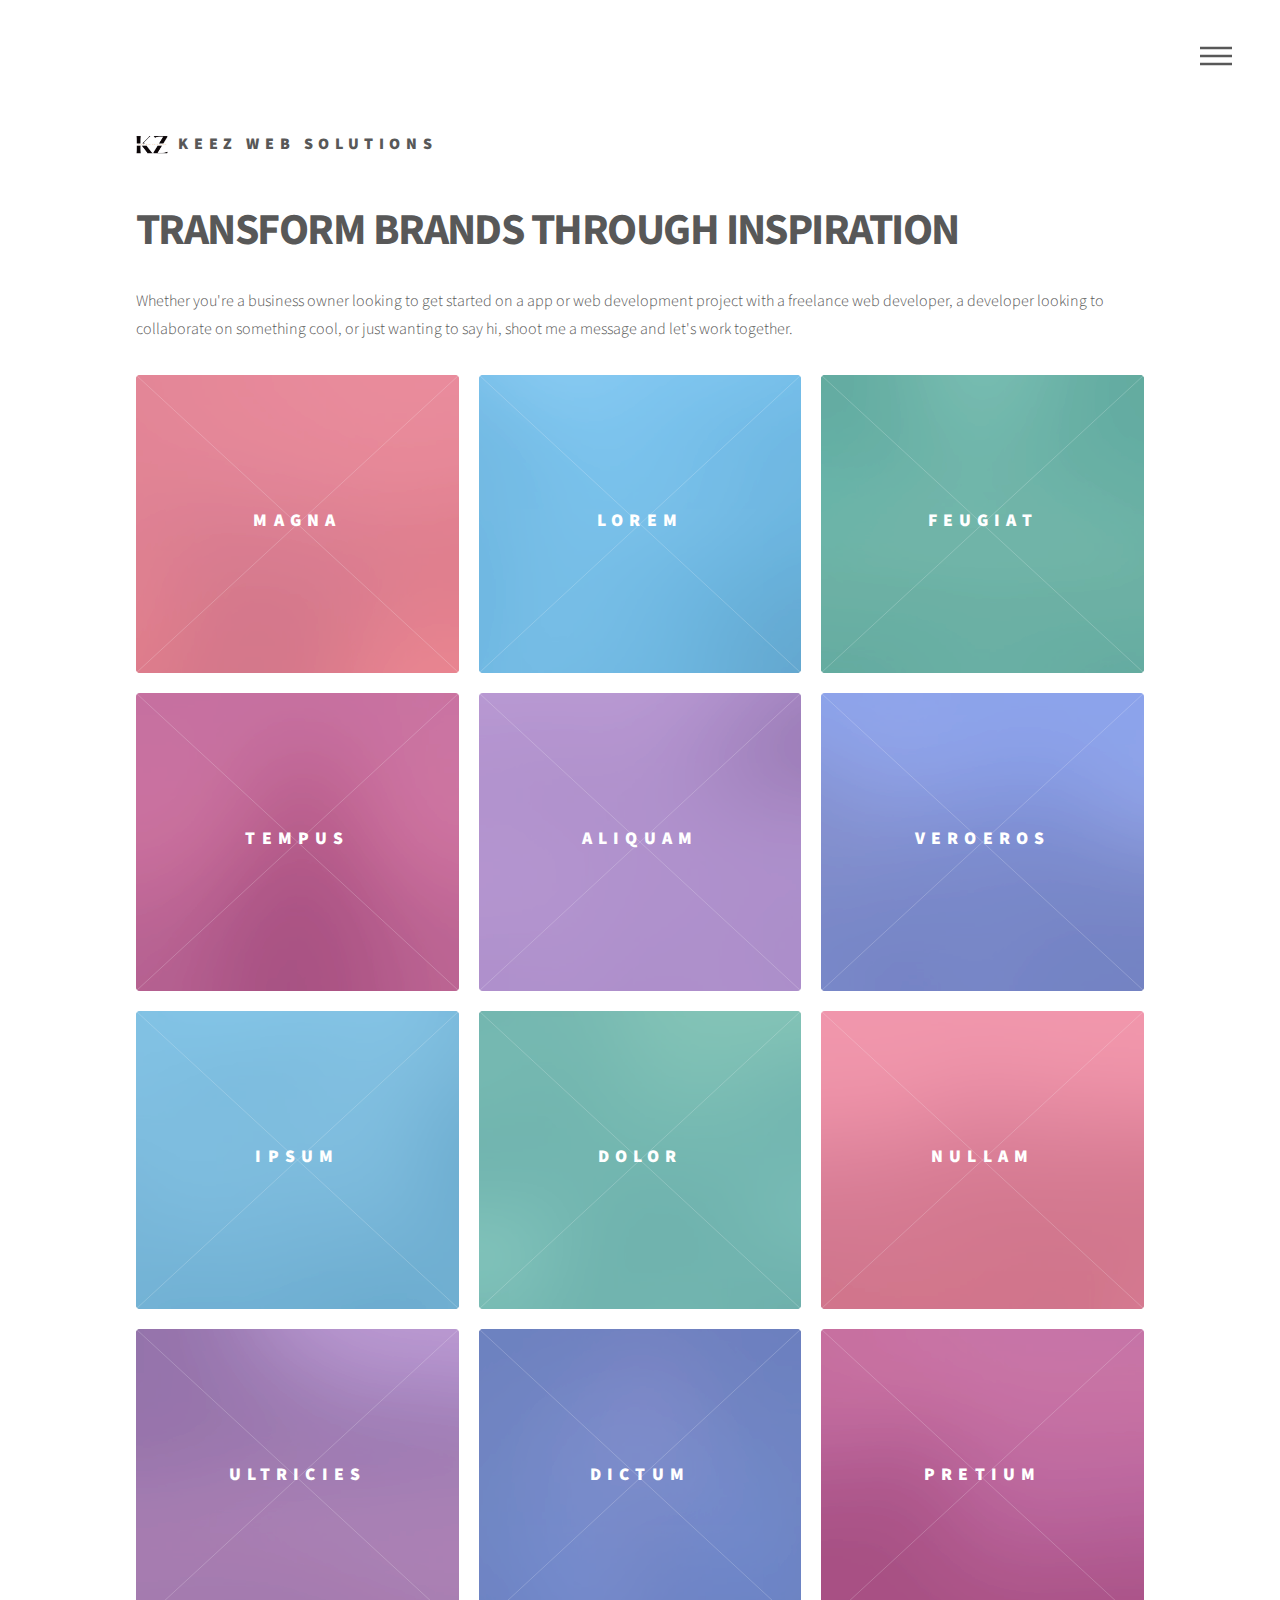
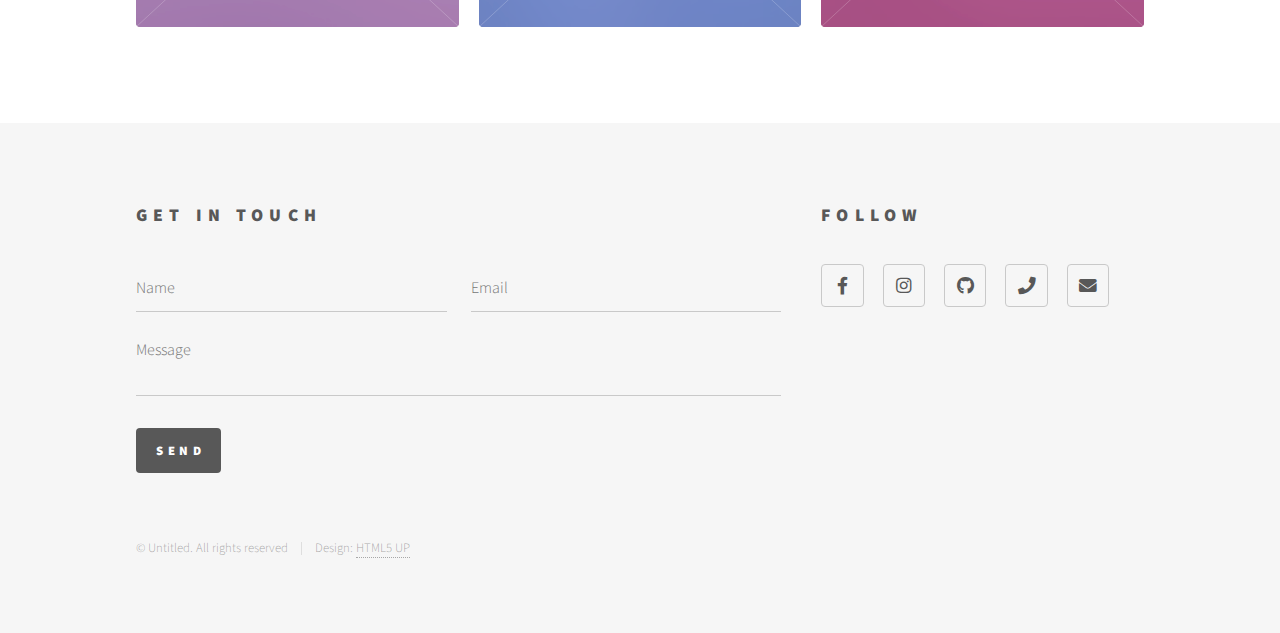
==== commit f99ac4e3: "Update index.html" ====
--- a/index.html
+++ b/index.html
@@ -216,12 +216,9 @@
 							<section>
 								<h2>Follow</h2>
 								<ul class="icons">
-									<li><a href="#" class="icon brands style2 fa-twitter"><span class="label">Twitter</span></a></li>
 									<li><a href="#" class="icon brands style2 fa-facebook-f"><span class="label">Facebook</span></a></li>
 									<li><a href="#" class="icon brands style2 fa-instagram"><span class="label">Instagram</span></a></li>
-									<li><a href="#" class="icon brands style2 fa-dribbble"><span class="label">Dribbble</span></a></li>
 									<li><a href="#" class="icon brands style2 fa-github"><span class="label">GitHub</span></a></li>
-									<li><a href="#" class="icon brands style2 fa-500px"><span class="label">500px</span></a></li>
 									<li><a href="#" class="icon solid style2 fa-phone"><span class="label">Phone</span></a></li>
 									<li><a href="#" class="icon solid style2 fa-envelope"><span class="label">Email</span></a></li>
 								</ul>
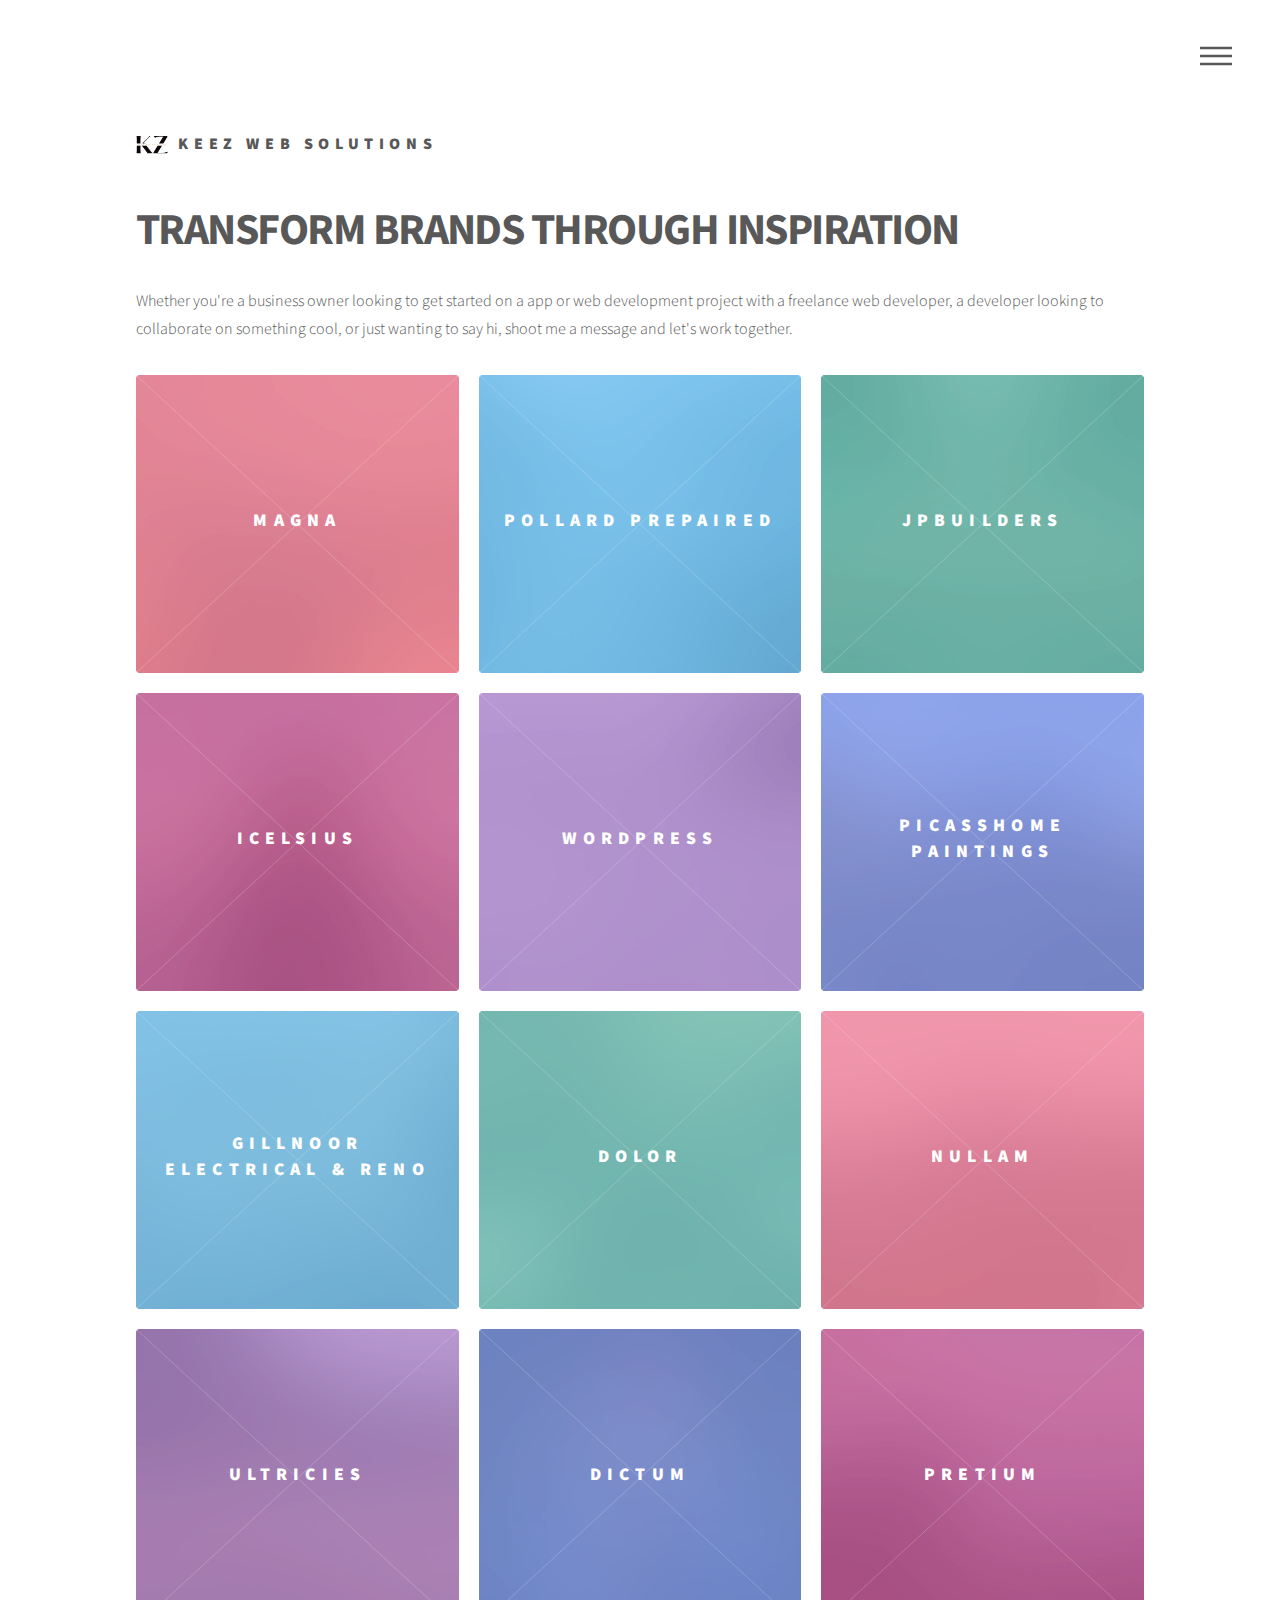
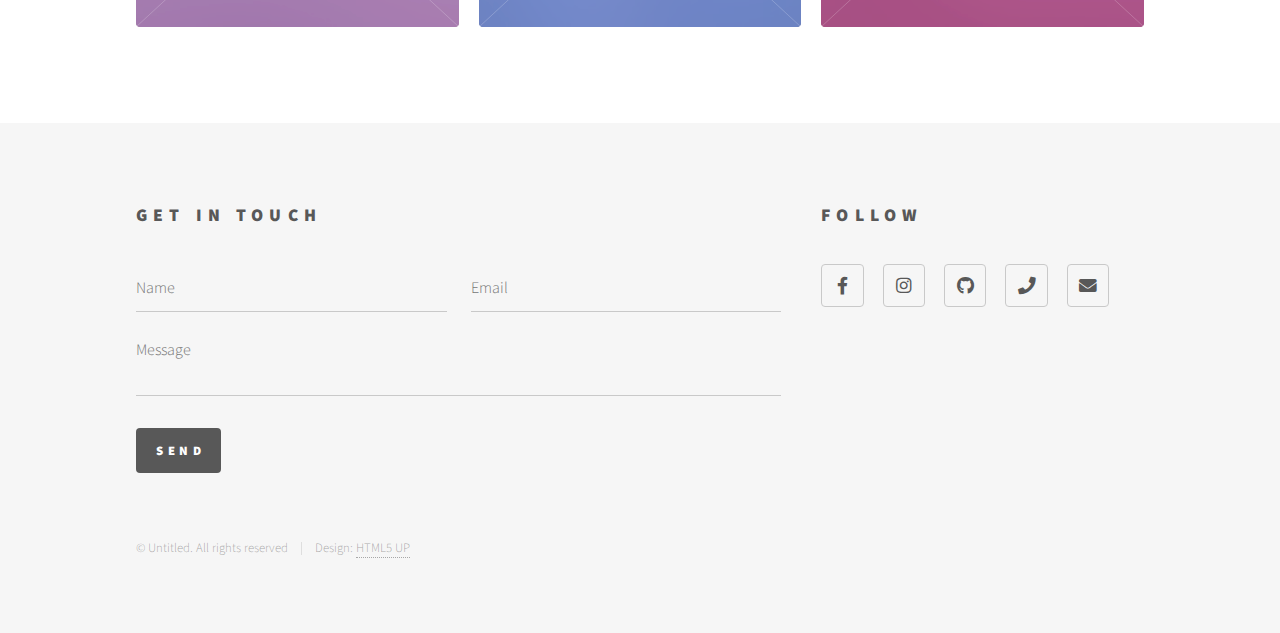
==== commit 669da6b2: "Update index.html" ====
--- a/index.html
+++ b/index.html
@@ -40,10 +40,10 @@
 						<h2>Menu</h2>
 						<ul>
 							<li><a href="index.html">Home</a></li>
-							<li><a href="generic.html">Ipsum veroeros</a></li>
-							<li><a href="generic.html">Tempus etiam</a></li>
-							<li><a href="generic.html">Consequat dolor</a></li>
-							<li><a href="elements.html">Elements</a></li>
+							<li><a href="generic.html">About</a></li>
+							<li><a href="generic.html">Clients</a></li>
+							<li><a href="generic.html">Contact</a></li>
+
 						</ul>
 					</nav>
 
@@ -71,9 +71,9 @@
 										<img src="images/pic02.jpg" alt="" />
 									</span>
 									<a href="generic.html">
-										<h2>Lorem</h2>
-										<div class="content">
-											<p>Sed nisl arcu euismod sit amet nisi lorem etiam dolor veroeros et feugiat.</p>
+										<h2>Pollard Prepaired</h2>
+										<div class="content">
+											
 										</div>
 									</a>
 								</article>
@@ -82,9 +82,9 @@
 										<img src="images/pic03.jpg" alt="" />
 									</span>
 									<a href="generic.html">
-										<h2>Feugiat</h2>
-										<div class="content">
-											<p>Sed nisl arcu euismod sit amet nisi lorem etiam dolor veroeros et feugiat.</p>
+										<h2>JPBuilders</h2>
+										<div class="content">
+										
 										</div>
 									</a>
 								</article>
@@ -93,9 +93,9 @@
 										<img src="images/pic04.jpg" alt="" />
 									</span>
 									<a href="generic.html">
-										<h2>Tempus</h2>
-										<div class="content">
-											<p>Sed nisl arcu euismod sit amet nisi lorem etiam dolor veroeros et feugiat.</p>
+										<h2>ICelsius</h2>
+										<div class="content">
+											
 										</div>
 									</a>
 								</article>
@@ -104,9 +104,9 @@
 										<img src="images/pic05.jpg" alt="" />
 									</span>
 									<a href="generic.html">
-										<h2>Aliquam</h2>
-										<div class="content">
-											<p>Sed nisl arcu euismod sit amet nisi lorem etiam dolor veroeros et feugiat.</p>
+										<h2>Wordpress</h2>
+										<div class="content">
+
 										</div>
 									</a>
 								</article>
@@ -115,9 +115,8 @@
 										<img src="images/pic06.jpg" alt="" />
 									</span>
 									<a href="generic.html">
-										<h2>Veroeros</h2>
-										<div class="content">
-											<p>Sed nisl arcu euismod sit amet nisi lorem etiam dolor veroeros et feugiat.</p>
+										<h2>PicassHome Paintings</h2>
+										<div class="content">
 										</div>
 									</a>
 								</article>
@@ -126,9 +125,9 @@
 										<img src="images/pic07.jpg" alt="" />
 									</span>
 									<a href="generic.html">
-										<h2>Ipsum</h2>
-										<div class="content">
-											<p>Sed nisl arcu euismod sit amet nisi lorem etiam dolor veroeros et feugiat.</p>
+										<h2>GillNoor Electrical & Reno</h2>
+										<div class="content">
+											
 										</div>
 									</a>
 								</article>
@@ -139,7 +138,7 @@
 									<a href="generic.html">
 										<h2>Dolor</h2>
 										<div class="content">
-											<p>Sed nisl arcu euismod sit amet nisi lorem etiam dolor veroeros et feugiat.</p>
+											
 										</div>
 									</a>
 								</article>
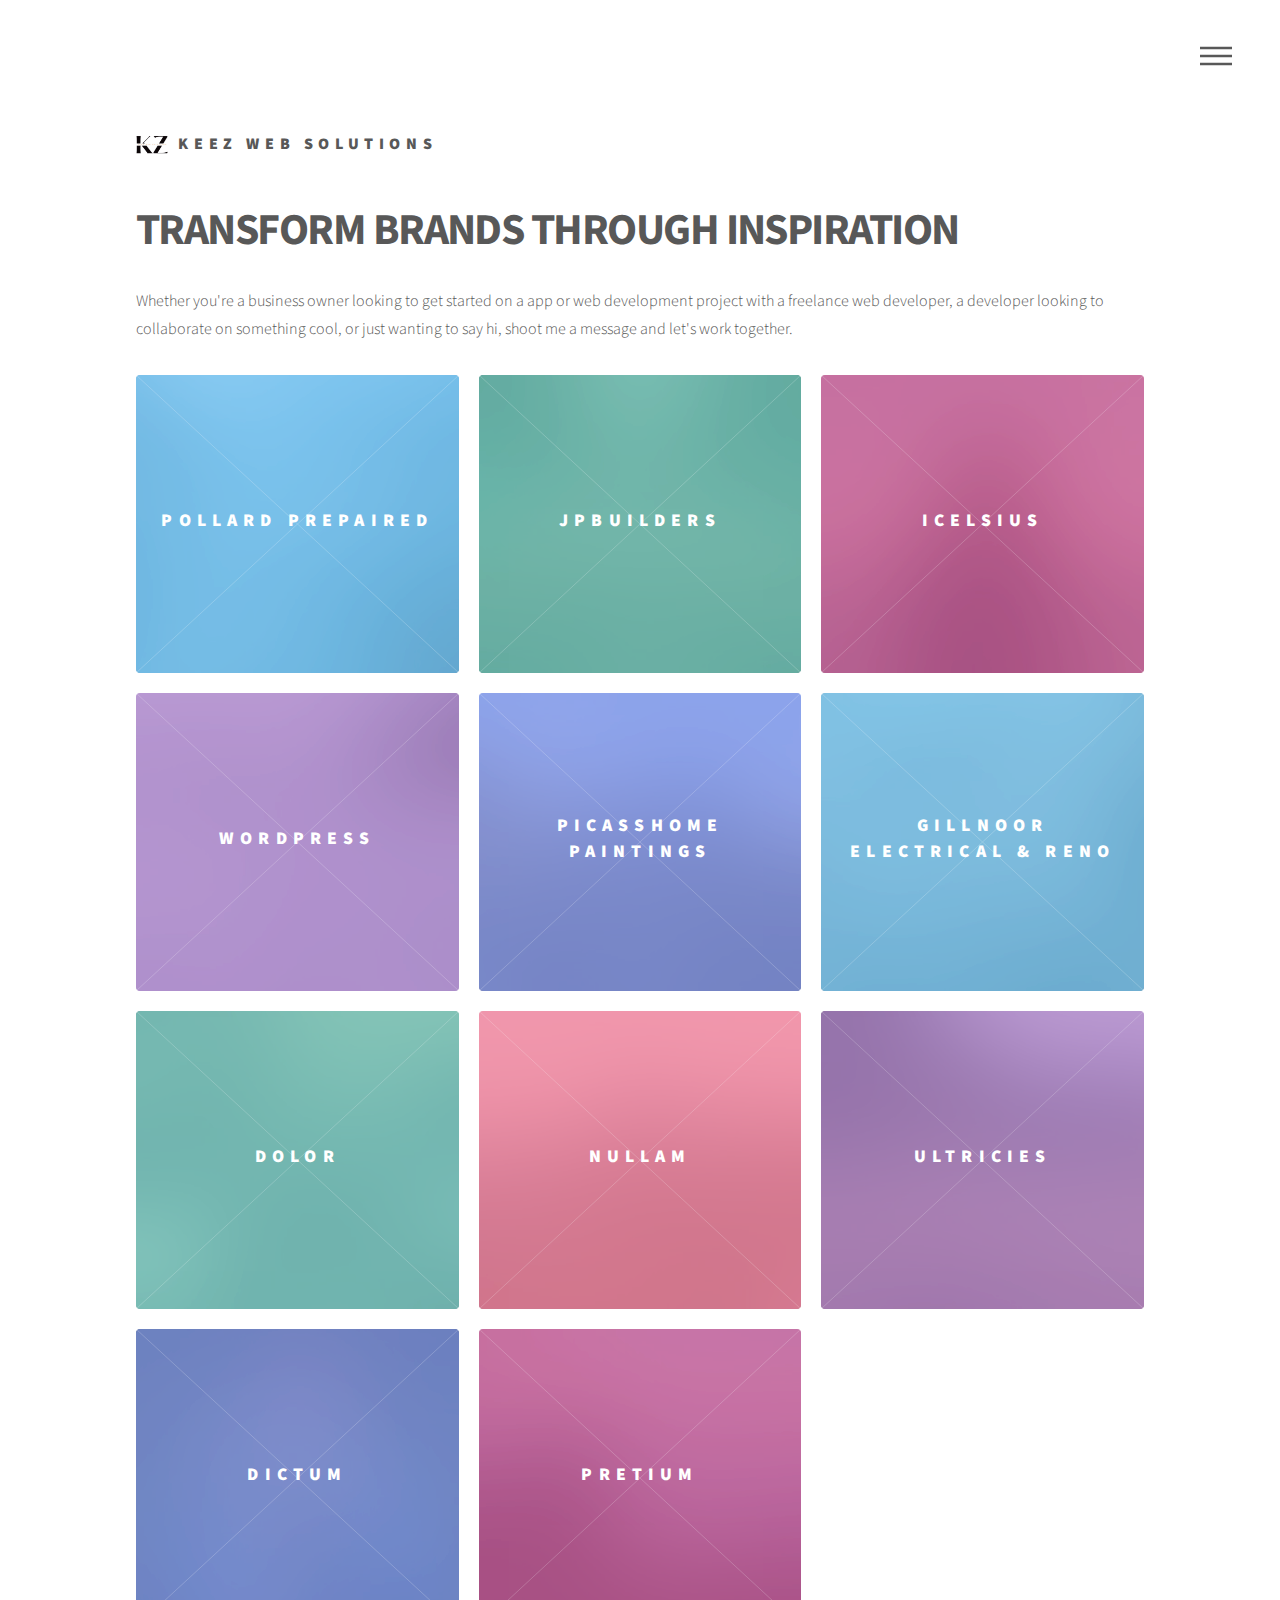
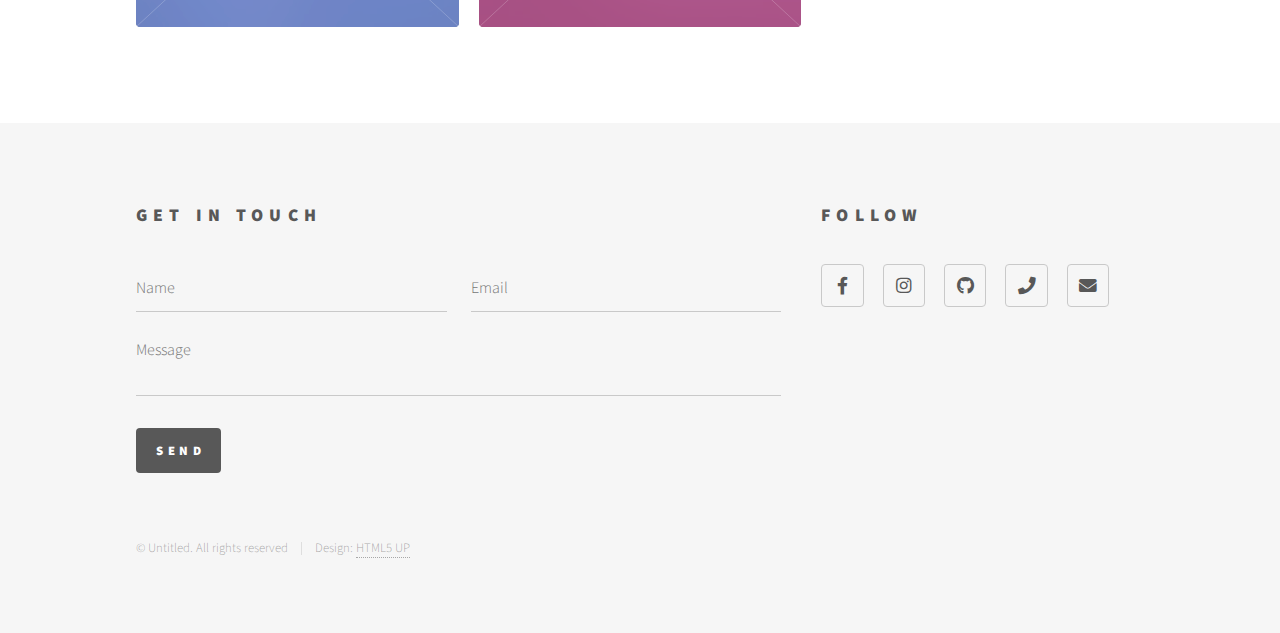
==== commit c76dd46e: "Update index.html" ====
--- a/index.html
+++ b/index.html
@@ -55,17 +55,7 @@
 								<p>Whether you're a business owner looking to get started on a app or web development project with a freelance web developer, a developer looking to collaborate on something cool, or just wanting to say hi, shoot me a message and let's work together.</p>
 							</header>
 							<section class="tiles">
-								<article class="style1">
-									<span class="image">
-										<img src="images/pic01.jpg" alt="" />
-									</span>
-									<a href="generic.html">
-										<h2>Magna</h2>
-										<div class="content">
-											<p>Sed nisl arcu euismod sit amet nisi lorem etiam dolor veroeros et feugiat.</p>
-										</div>
-									</a>
-								</article>
+								
 								<article class="style2">
 									<span class="image">
 										<img src="images/pic02.jpg" alt="" />
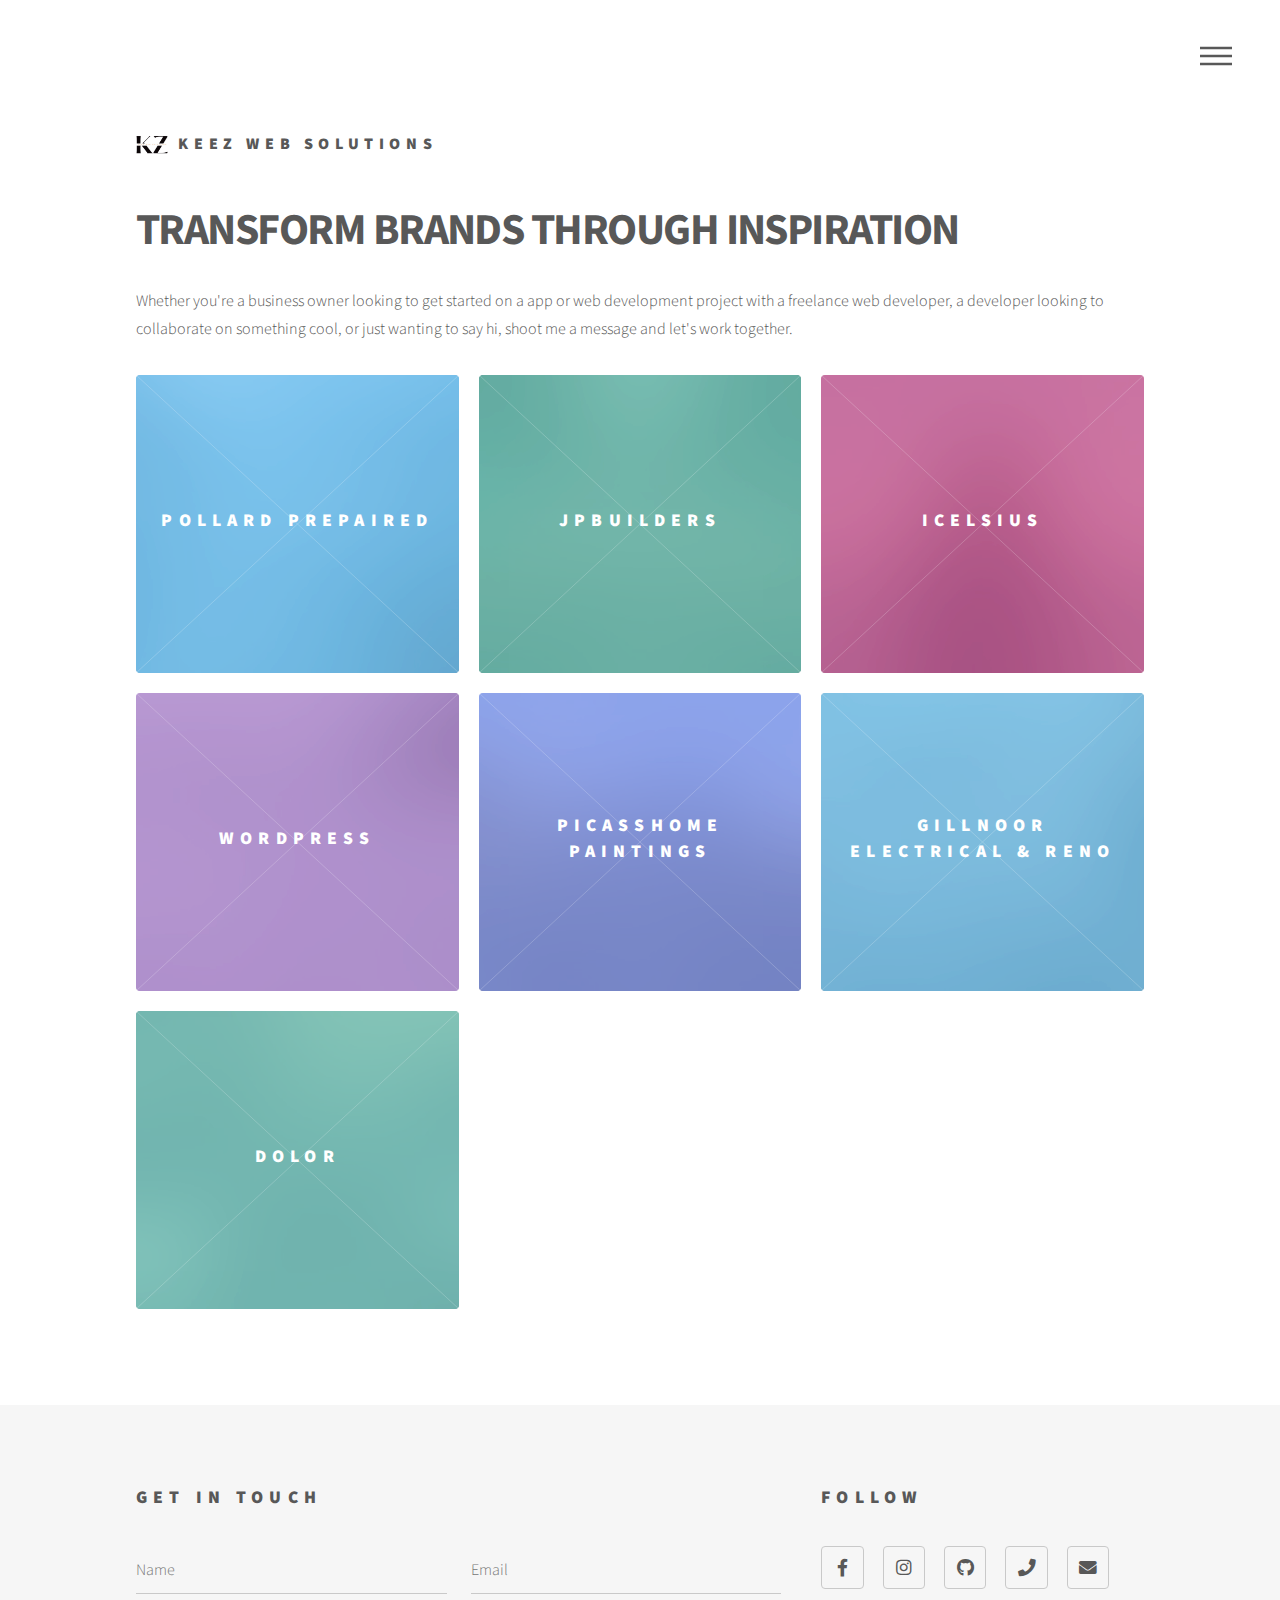
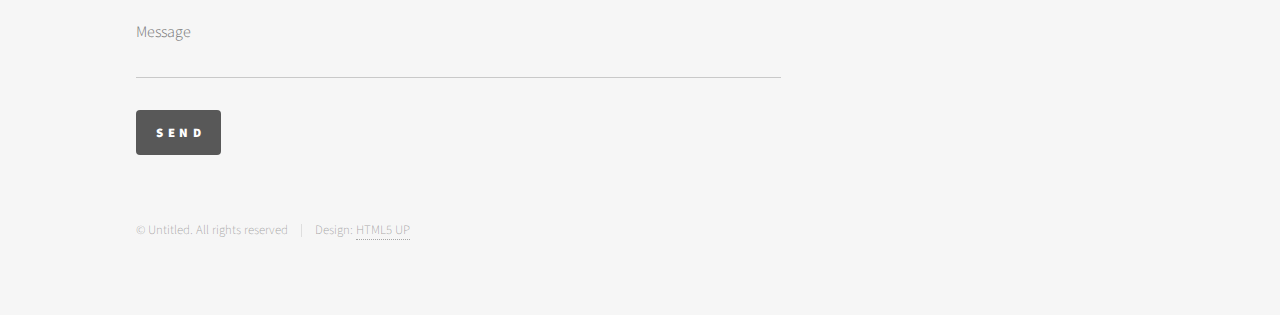
==== commit 9984f2f1: "Update index.html" ====
--- a/index.html
+++ b/index.html
@@ -132,50 +132,7 @@
 										</div>
 									</a>
 								</article>
-								<article class="style1">
-									<span class="image">
-										<img src="images/pic09.jpg" alt="" />
-									</span>
-									<a href="generic.html">
-										<h2>Nullam</h2>
-										<div class="content">
-											<p>Sed nisl arcu euismod sit amet nisi lorem etiam dolor veroeros et feugiat.</p>
-										</div>
-									</a>
-								</article>
-								<article class="style5">
-									<span class="image">
-										<img src="images/pic10.jpg" alt="" />
-									</span>
-									<a href="generic.html">
-										<h2>Ultricies</h2>
-										<div class="content">
-											<p>Sed nisl arcu euismod sit amet nisi lorem etiam dolor veroeros et feugiat.</p>
-										</div>
-									</a>
-								</article>
-								<article class="style6">
-									<span class="image">
-										<img src="images/pic11.jpg" alt="" />
-									</span>
-									<a href="generic.html">
-										<h2>Dictum</h2>
-										<div class="content">
-											<p>Sed nisl arcu euismod sit amet nisi lorem etiam dolor veroeros et feugiat.</p>
-										</div>
-									</a>
-								</article>
-								<article class="style4">
-									<span class="image">
-										<img src="images/pic12.jpg" alt="" />
-									</span>
-									<a href="generic.html">
-										<h2>Pretium</h2>
-										<div class="content">
-											<p>Sed nisl arcu euismod sit amet nisi lorem etiam dolor veroeros et feugiat.</p>
-										</div>
-									</a>
-								</article>
+								
 							</section>
 						</div>
 					</div>
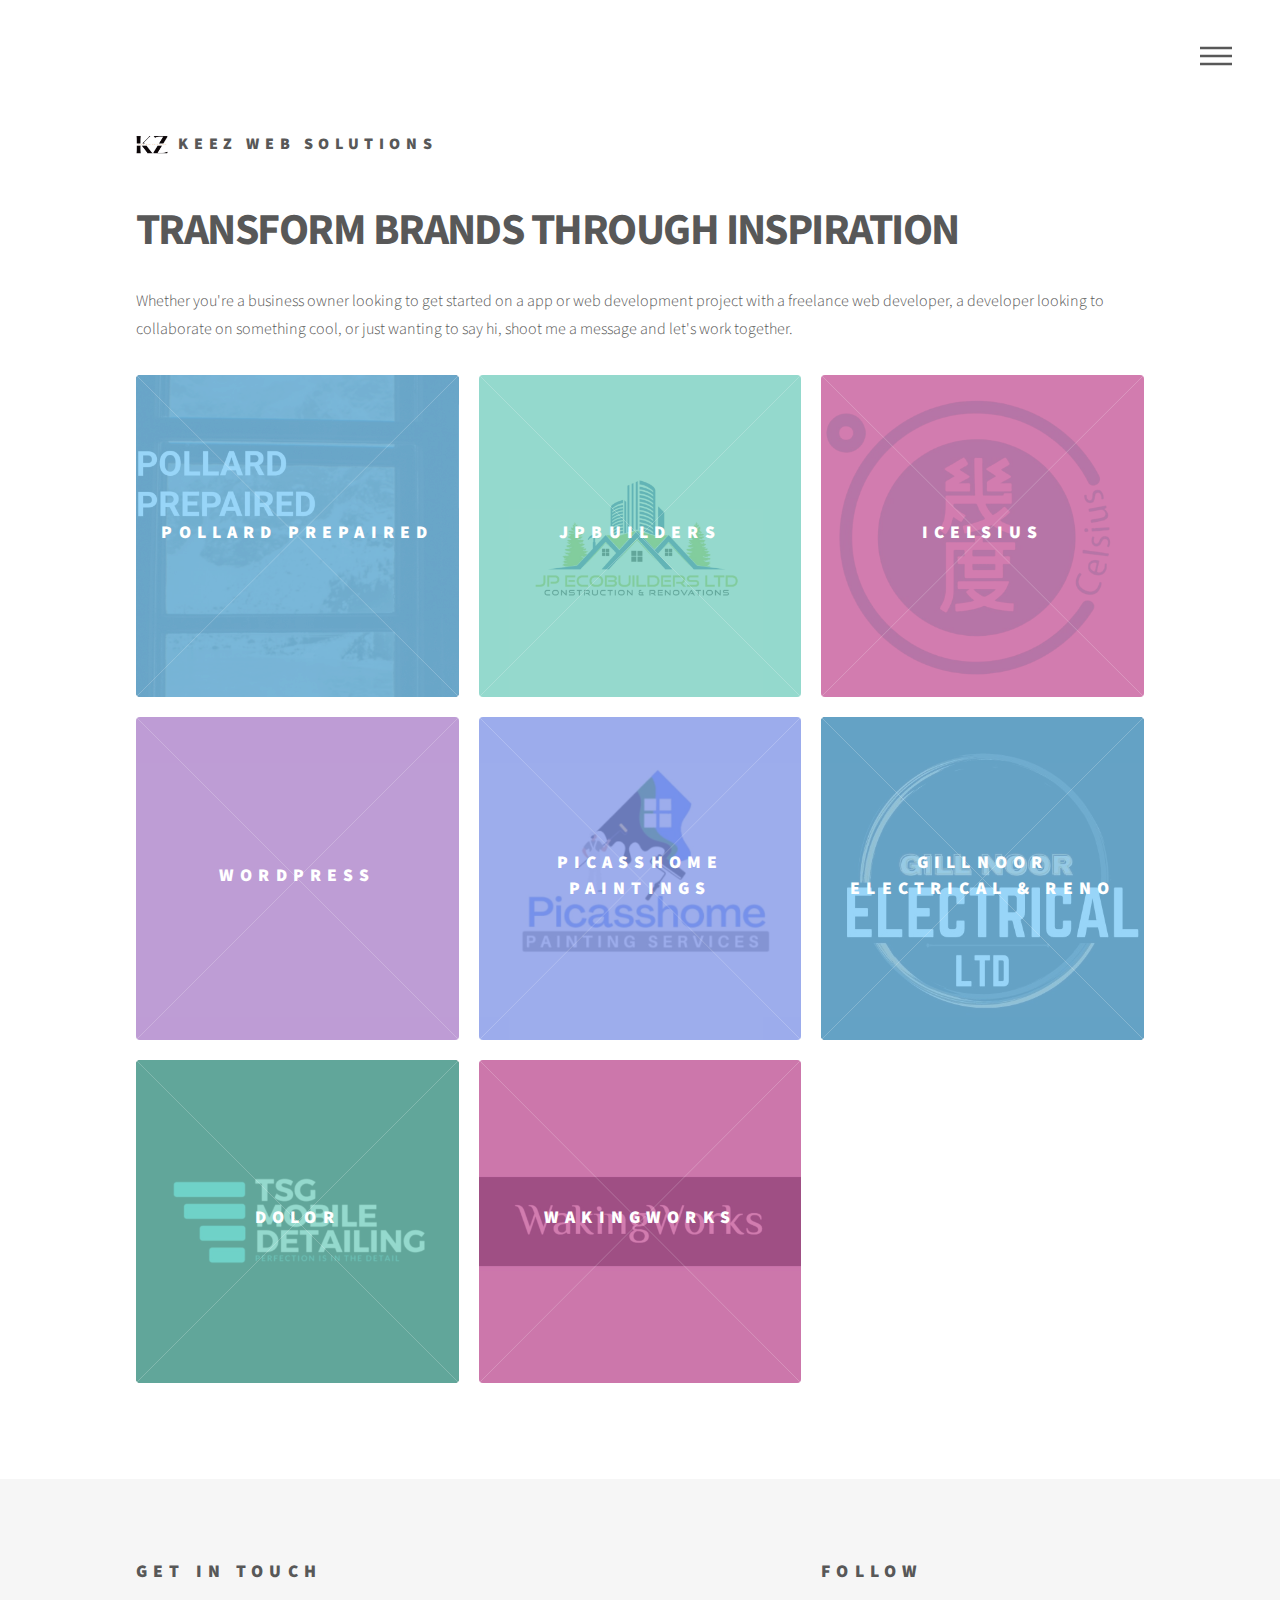
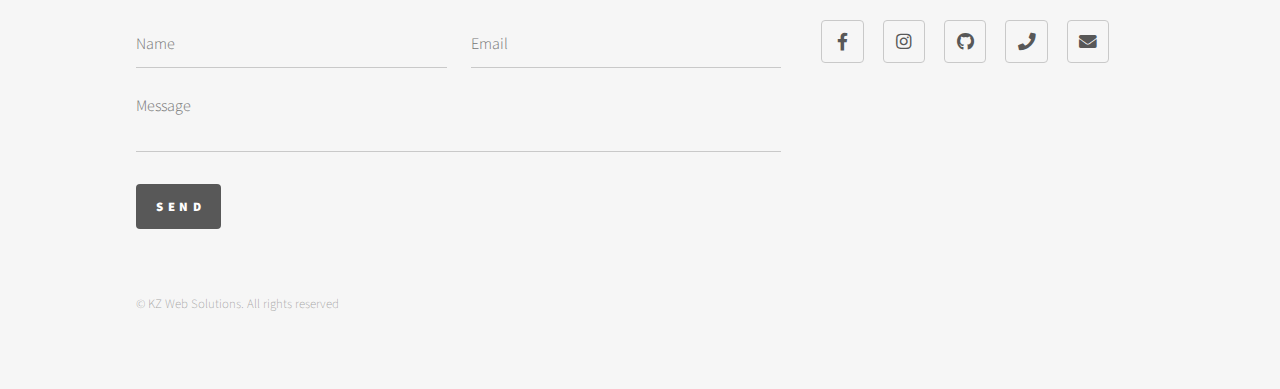
==== commit 6b9900cf: "Add files via upload" ====
--- a/index.html
+++ b/index.html
@@ -1,9 +1,5 @@
 <!DOCTYPE HTML>
-<!--
-	Phantom by HTML5 UP
-	html5up.net | @ajlkn
-	Free for personal and commercial use under the CCA 3.0 license (html5up.net/license)
--->
+
 <html>
 	<head>
 		<title>Keez Web Solutions - Design - Development - Deployment</title>
@@ -40,9 +36,9 @@
 						<h2>Menu</h2>
 						<ul>
 							<li><a href="index.html">Home</a></li>
-							<li><a href="generic.html">About</a></li>
-							<li><a href="generic.html">Clients</a></li>
-							<li><a href="generic.html">Contact</a></li>
+							<li><a href="about.html">About</a></li>
+							<li><a href="index.html#clients">Clients</a></li>
+							<li><a href="index.html#contact">Contact</a></li>
 
 						</ul>
 					</nav>
@@ -54,13 +50,13 @@
 								<h1>TRANSFORM BRANDS THROUGH INSPIRATION</h1>
 								<p>Whether you're a business owner looking to get started on a app or web development project with a freelance web developer, a developer looking to collaborate on something cool, or just wanting to say hi, shoot me a message and let's work together.</p>
 							</header>
-							<section class="tiles">
+							<section class="tiles" id="clients">
 								
 								<article class="style2">
 									<span class="image">
-										<img src="images/pic02.jpg" alt="" />
+										<img src="images/c (2).jpg" alt="" />
 									</span>
-									<a href="generic.html">
+									<a href="https://pollardprepaired.com/">
 										<h2>Pollard Prepaired</h2>
 										<div class="content">
 											
@@ -69,9 +65,9 @@
 								</article>
 								<article class="style3">
 									<span class="image">
-										<img src="images/pic03.jpg" alt="" />
+										<img src="images/c (2).png" alt="" />
 									</span>
-									<a href="generic.html">
+									<a href="https://jpbuilders.ca/">
 										<h2>JPBuilders</h2>
 										<div class="content">
 										
@@ -80,9 +76,9 @@
 								</article>
 								<article class="style4">
 									<span class="image">
-										<img src="images/pic04.jpg" alt="" />
+										<img src="images/c (3).png" alt="" />
 									</span>
-									<a href="generic.html">
+									<a href="https://sukhraj123.github.io/ilovecelsius/">
 										<h2>ICelsius</h2>
 										<div class="content">
 											
@@ -91,9 +87,9 @@
 								</article>
 								<article class="style5">
 									<span class="image">
-										<img src="images/pic05.jpg" alt="" />
+										<img src="images/c (1).png" alt="" />
 									</span>
-									<a href="generic.html">
+									<a href="https://wordpress.com/">
 										<h2>Wordpress</h2>
 										<div class="content">
 
@@ -102,9 +98,9 @@
 								</article>
 								<article class="style6">
 									<span class="image">
-										<img src="images/pic06.jpg" alt="" />
+										<img src="images/c (5).jpg" alt="" />
 									</span>
-									<a href="generic.html">
+									<a href="https://picasshomepainting.com/">
 										<h2>PicassHome Paintings</h2>
 										<div class="content">
 										</div>
@@ -112,9 +108,9 @@
 								</article>
 								<article class="style2">
 									<span class="image">
-										<img src="images/pic07.jpg" alt="" />
+										<img src="images/c (4).jpg" alt="" />
 									</span>
-									<a href="generic.html">
+									<a href="https://gillnoorelectricalandreno.ca/">
 										<h2>GillNoor Electrical & Reno</h2>
 										<div class="content">
 											
@@ -123,10 +119,21 @@
 								</article>
 								<article class="style3">
 									<span class="image">
-										<img src="images/pic08.jpg" alt="" />
+										<img src="images/c (3).jpg" alt="" />
 									</span>
-									<a href="generic.html">
+									<a href="https://tsgmobiledetailing.ca/">
 										<h2>Dolor</h2>
+										<div class="content">
+											
+										</div>
+									</a>
+								</article>
+								<article class="style4">
+									<span class="image">
+										<img src="images/c (1).jpg" alt="" />
+									</span>
+									<a href="https://wakingworks.com/">
+										<h2>WakingWorks</h2>
 										<div class="content">
 											
 										</div>
@@ -139,19 +146,19 @@
 
 				<!-- Footer -->
 					<footer id="footer">
-						<div class="inner">
+						<div class="inner" id="contact">
 							<section>
 								<h2>Get in touch</h2>
-								<form method="post" action="#">
+								<form method="post" action="https://docs.google.com/forms/d/e/1FAIpQLSeopveMSVhzy7ikn6AeLQ-okFut-b_gYW0kbcV8LjBnE6NpBA/formResponse">
 									<div class="fields">
 										<div class="field half">
-											<input type="text" name="name" id="name" placeholder="Name" />
+											<input type="text" name="entry.2005620554" id="name" placeholder="Name" />
 										</div>
 										<div class="field half">
-											<input type="email" name="email" id="email" placeholder="Email" />
+											<input type="email" name="entry.1045781291" id="email" placeholder="Email" />
 										</div>
 										<div class="field">
-											<textarea name="message" id="message" placeholder="Message"></textarea>
+											<textarea name="entry.839337160" id="message" placeholder="Message"></textarea>
 										</div>
 									</div>
 									<ul class="actions">
@@ -162,15 +169,15 @@
 							<section>
 								<h2>Follow</h2>
 								<ul class="icons">
-									<li><a href="#" class="icon brands style2 fa-facebook-f"><span class="label">Facebook</span></a></li>
-									<li><a href="#" class="icon brands style2 fa-instagram"><span class="label">Instagram</span></a></li>
-									<li><a href="#" class="icon brands style2 fa-github"><span class="label">GitHub</span></a></li>
-									<li><a href="#" class="icon solid style2 fa-phone"><span class="label">Phone</span></a></li>
-									<li><a href="#" class="icon solid style2 fa-envelope"><span class="label">Email</span></a></li>
+									<li><a href="https://www.facebook.com/people/Sukh-Grewal/pfbid0L5yATkcYiF75KtztSZtJvfvnkN5ciU9rD6gm52zHw4rJ2NCRoNp11KwpKLNY6TT6l/" class="icon brands style2 fa-facebook-f"><span class="label">Facebook</span></a></li>
+									<li><a href="https://www.instagram.com/keezwebdev/" class="icon brands style2 fa-instagram"><span class="label">Instagram</span></a></li>
+									<li><a href="https://github.com/sukhraj123" class="icon brands style2 fa-github"><span class="label">GitHub</span></a></li>
+									<li><a href="tel:6044454042" class="icon solid style2 fa-phone"><span class="label">Phone</span></a></li>
+									<li><a href="mailto:nolimit.grewal@gmail.com" class="icon solid style2 fa-envelope"><span class="label">Email</span></a></li>
 								</ul>
 							</section>
 							<ul class="copyright">
-								<li>&copy; Untitled. All rights reserved</li><li>Design: <a href="http://html5up.net">HTML5 UP</a></li>
+								<li>&copy; KZ Web Solutions. All rights reserved</li>
 							</ul>
 						</div>
 					</footer>
